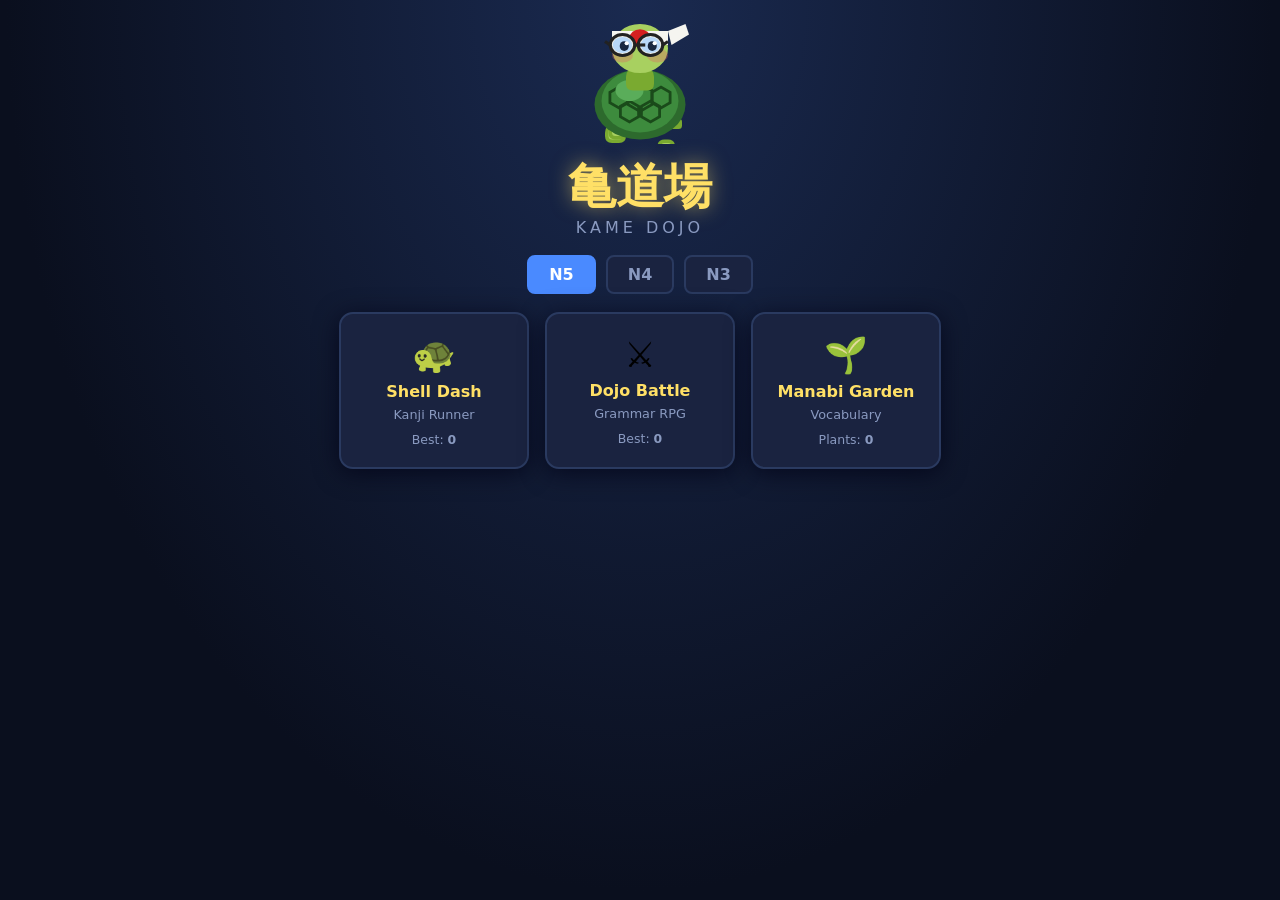
==== index.html @ 6a512dd0 "Add initial files" ====
<!DOCTYPE html>
<html lang="en">
<head>
<meta charset="UTF-8">
<meta name="viewport" content="width=device-width, initial-scale=1.0">
<title>亀道場 — Kame Dojo</title>
<style>
*,*::before,*::after{box-sizing:border-box;margin:0;padding:0}
:root{
  --bg:#0a0f1e;--bg2:#111827;--panel:#1a2340;--border:#2a3a60;
  --accent:#4a8aff;--accent2:#ff6a2a;--gold:#ffe066;--green:#2aaa5a;
  --red:#dd3333;--text:#e8eaf6;--text-dim:#8a9ac0;--radius:10px;
  --shadow:0 4px 24px rgba(0,0,20,0.7);
}
html,body{height:100%}
body{font-family:'Segoe UI',system-ui,sans-serif;background:var(--bg);color:var(--text);min-height:100vh;overflow-x:hidden}
#app{min-height:100vh;display:flex;flex-direction:column}
button{cursor:pointer;border:none;font-family:inherit}
.btn-primary{background:var(--accent);color:#fff;padding:10px 22px;border-radius:var(--radius);font-size:1rem;font-weight:700;transition:background .15s,transform .1s}
.btn-primary:hover{background:#6aaaff}
.btn-primary:active{transform:scale(.97)}
.btn-secondary{background:var(--panel);color:var(--text);padding:10px 22px;border-radius:var(--radius);font-size:1rem;border:1px solid var(--border);transition:background .15s}
.btn-secondary:hover{background:#253060}
.btn-back{background:transparent;color:var(--text-dim);font-size:.85rem;padding:6px 12px;border-radius:6px;border:1px solid var(--border);transition:color .15s,background .15s}
.btn-back:hover{color:var(--text);background:var(--panel)}
.choice-btn{background:var(--panel);color:var(--text);border:2px solid var(--border);border-radius:var(--radius);padding:10px 14px;font-size:.95rem;font-weight:600;transition:background .12s,border-color .12s,transform .1s;text-align:left;width:100%}
.choice-btn:not(:disabled):hover{background:#253060;border-color:var(--accent);transform:translateX(3px)}
.choice-btn.correct{background:#1a4a2a;border-color:var(--green);color:#6affaa}
.choice-btn.wrong{background:#4a1a1a;border-color:var(--red);color:#ff8a8a}
.choice-btn:disabled{opacity:.8;cursor:default}
.hud{display:flex;align-items:center;gap:10px;padding:10px 16px;background:var(--bg2);border-bottom:1px solid var(--border);flex-wrap:wrap}
.hud-label{font-size:.7rem;color:var(--text-dim);text-transform:uppercase;letter-spacing:1px}
.hud-value{font-size:1rem;font-weight:700;color:var(--gold)}
.lives{font-size:1.1rem;margin-left:auto}
/* MENU */
.menu-wrap{display:flex;flex-direction:column;align-items:center;padding:24px 16px 40px;gap:18px;min-height:100vh;background:radial-gradient(ellipse at top,#1a2a50 0%,var(--bg) 70%)}
.logo{font-size:3rem;font-weight:900;color:var(--gold);text-shadow:0 0 20px rgba(255,224,102,.5);line-height:1}
.logo-sub{font-size:1rem;color:var(--text-dim);letter-spacing:4px;text-transform:uppercase;margin-top:-10px}
.level-picker{display:flex;gap:10px}
.lvl-btn{background:var(--panel);color:var(--text-dim);border:2px solid var(--border);border-radius:8px;padding:8px 20px;font-size:1rem;font-weight:700;transition:all .15s}
.lvl-btn.active{background:var(--accent);color:#fff;border-color:var(--accent)}
.lvl-btn:hover:not(.active){border-color:var(--accent);color:var(--text)}
.mode-cards{display:flex;flex-wrap:wrap;gap:16px;justify-content:center;width:100%;max-width:680px}
.mode-card{background:var(--panel);border:2px solid var(--border);border-radius:14px;padding:20px 16px;width:190px;display:flex;flex-direction:column;align-items:center;gap:6px;transition:border-color .15s,transform .15s,box-shadow .15s;box-shadow:var(--shadow)}
.mode-card:hover{border-color:var(--accent);transform:translateY(-4px);box-shadow:0 8px 32px rgba(74,138,255,.25)}
.mode-icon{font-size:2.2rem}.mode-name{font-size:1rem;font-weight:700;color:var(--gold)}
.mode-desc{font-size:.8rem;color:var(--text-dim)}.mode-score{font-size:.78rem;color:var(--text-dim);margin-top:4px}
/* DASH */
.dash-wrap{display:flex;flex-direction:column;min-height:100vh}
#dash-canvas{width:100%;display:block;background:#0a1a30;image-rendering:pixelated}
.dash-choices{display:grid;grid-template-columns:1fr 1fr;gap:8px;padding:12px;background:var(--bg2)}
.dash-feedback{padding:8px 12px;font-size:.85rem;min-height:36px;background:var(--bg2);border-top:1px solid var(--border);color:var(--text-dim)}
.dash-feedback.fb-ok{color:#6affaa;background:#0a2a1a}
.dash-feedback.fb-bad{color:#ff8a8a;background:#2a0a0a}
.dash-feedback.fb-end{color:var(--text);font-size:1rem;padding:20px;display:flex;flex-direction:column;align-items:center;gap:12px;background:var(--bg2)}
.dash-feedback.fb-end button{margin:0 6px}
/* DOJO */
.dojo-wrap{display:flex;flex-direction:column;min-height:100vh;padding:12px;gap:12px;max-width:640px;margin:0 auto;width:100%}
.battle-scene{display:flex;align-items:center;justify-content:space-between;background:var(--panel);border-radius:var(--radius);border:1px solid var(--border);padding:16px;gap:12px}
.combatant{display:flex;flex-direction:column;align-items:center;gap:6px;flex:1}
.c-name{font-size:.85rem;font-weight:700;color:var(--gold);text-align:center}
.c-sprite{font-size:3rem}
.hp-bar-wrap{width:100%;height:10px;background:#0a1220;border-radius:5px;overflow:hidden;border:1px solid var(--border)}
.hp-bar{height:100%;border-radius:5px;transition:width .4s ease}
.hp-num{font-size:.75rem;color:var(--text-dim)}.vs-label{font-size:1.4rem;font-weight:900;color:var(--text-dim)}
.battle-log{background:var(--panel);border:1px solid var(--border);border-radius:var(--radius);padding:12px 16px;font-size:.9rem;min-height:48px;color:var(--text)}
.question-box{background:var(--panel);border:1px solid var(--border);border-radius:var(--radius);padding:14px 16px;min-height:60px}
.q-text{font-size:1rem;font-weight:600;color:var(--text);line-height:1.5}
.dojo-choices{display:flex;flex-direction:column;gap:8px}
.score-row{font-size:.9rem;color:var(--text-dim);text-align:right}
.score-row b{color:var(--gold)}
.end-btns{display:flex;gap:10px;justify-content:center;margin-top:8px}
.reorder-words,.reorder-answer{display:flex;flex-wrap:wrap;gap:8px;margin-top:10px;min-height:42px;padding:8px;background:#0a1220;border-radius:8px;border:1px dashed var(--border)}
.word-chip{background:var(--accent);color:#fff;padding:6px 12px;border-radius:20px;font-size:.95rem;font-weight:600;cursor:pointer;transition:background .12s,transform .1s;user-select:none}
.word-chip:hover{background:#6aaaff;transform:scale(1.05)}
.word-chip.placed{background:#2a6a3a}
.reorder-answer em{color:var(--text-dim);font-style:italic;font-size:.85rem;align-self:center}
/* GARDEN */
.garden-wrap{display:flex;flex-direction:column;min-height:100vh}
.garden-hud{display:flex;align-items:center;gap:10px;padding:10px 16px;background:var(--bg2);border-bottom:1px solid var(--border)}
.garden-plot{display:flex;flex-wrap:wrap;gap:8px;padding:12px;background:linear-gradient(to bottom,#0a1a10,#0f2a18);min-height:140px;border-bottom:2px solid #1a4a28;justify-content:center}
.plant-cell{display:flex;flex-direction:column;align-items:center;gap:2px;padding:6px;border-radius:8px;background:rgba(255,255,255,.04);border:1px solid transparent;transition:border-color .2s,background .2s;cursor:default}
.plant-cell.stage-3{border-color:#3aaa5a;background:rgba(58,170,90,.1)}
.plant-label{font-size:.6rem;color:var(--text-dim);text-transform:uppercase;letter-spacing:.5px}
.garden-question-area{flex:1;padding:16px;display:flex;flex-direction:column;gap:12px;max-width:600px;margin:0 auto;width:100%}
.garden-card{background:var(--panel);border:1px solid var(--border);border-radius:var(--radius);padding:16px;display:flex;flex-direction:column;gap:12px}
.plant-stage-hint{font-size:.8rem;color:var(--text-dim);margin-bottom:4px}
.q-text-main{font-size:1rem;font-weight:600;color:var(--text);line-height:1.5}
.garden-choices{display:flex;flex-direction:column;gap:8px}
.garden-choice{background:var(--bg2)}
.garden-feedback{font-size:.85rem;min-height:24px;color:var(--text-dim)}
.garden-feedback.fb-ok{color:#6affaa}.garden-feedback.fb-bad{color:#ff8a8a}
.garden-progress{text-align:center;padding:8px;font-size:.8rem;color:var(--text-dim);background:var(--bg2);border-top:1px solid var(--border)}
.center-msg{display:flex;flex-direction:column;align-items:center;justify-content:center;gap:16px;height:60vh;font-size:1rem;color:var(--text-dim)}
</style>
</head>
<body>
<div id="app"></div>
<script>
// ═══════════════════════════════════════════════════════
// DATA — embedded so file:// works without a server
// ═══════════════════════════════════════════════════════
const KAME_DATA = {
  n5: {
    kanji:[
      {id:"n5-k-001",question:"日",options:["にち / ひ","つき / がつ","やま / さん","かわ / かせん"],answer:0,explanation:"日 means 'day' or 'sun'. Read as にち (nichi) or ひ (hi)."},
      {id:"n5-k-002",question:"月",options:["にち / ひ","つき / がつ","やま / さん","かわ / かせん"],answer:1,explanation:"月 means 'moon' or 'month'. Read as つき (tsuki) or がつ (gatsu)."},
      {id:"n5-k-003",question:"山",options:["にち / ひ","つき / がつ","やま / さん","かわ / かせん"],answer:2,explanation:"山 means 'mountain'. Read as やま (yama) or さん (san)."},
      {id:"n5-k-004",question:"川",options:["にち / ひ","やま / さん","かわ / かせん","き / もく"],answer:2,explanation:"川 means 'river'. Read as かわ (kawa) or かせん (kasen)."},
      {id:"n5-k-005",question:"木",options:["み / じつ","き / もく","はな / か","さかな / ぎょ"],answer:1,explanation:"木 means 'tree' or 'wood'. Read as き (ki) or もく (moku)."},
      {id:"n5-k-006",question:"火",options:["き / もく","ひ / か","みず / すい","つち / ど"],answer:1,explanation:"火 means 'fire'. Read as ひ (hi) or か (ka)."},
      {id:"n5-k-007",question:"水",options:["ひ / か","みず / すい","つち / ど","かね / きん"],answer:1,explanation:"水 means 'water'. Read as みず (mizu) or すい (sui)."},
      {id:"n5-k-008",question:"土",options:["みず / すい","かね / きん","つち / ど","ひ / か"],answer:2,explanation:"土 means 'earth' or 'soil'. Read as つち (tsuchi) or ど (do)."},
      {id:"n5-k-009",question:"金",options:["つち / ど","かね / きん","はな / か","め / もく"],answer:1,explanation:"金 means 'gold' or 'money'. Read as かね (kane) or きん (kin)."},
      {id:"n5-k-010",question:"人",options:["ひと / じん","め / もく","みち / どう","て / しゅ"],answer:0,explanation:"人 means 'person'. Read as ひと (hito) or じん (jin)."},
      {id:"n5-k-011",question:"口",options:["て / しゅ","め / もく","くち / こう","みみ / じ"],answer:2,explanation:"口 means 'mouth'. Read as くち (kuchi) or こう (kou)."},
      {id:"n5-k-012",question:"目",options:["くち / こう","め / もく","みみ / じ","て / しゅ"],answer:1,explanation:"目 means 'eye'. Read as め (me) or もく (moku)."},
      {id:"n5-k-013",question:"耳",options:["め / もく","て / しゅ","みみ / じ","くち / こう"],answer:2,explanation:"耳 means 'ear'. Read as みみ (mimi) or じ (ji)."},
      {id:"n5-k-014",question:"手",options:["みみ / じ","て / しゅ","あし / そく","き / もく"],answer:1,explanation:"手 means 'hand'. Read as て (te) or しゅ (shu)."},
      {id:"n5-k-015",question:"足",options:["て / しゅ","あし / そく","くち / こう","め / もく"],answer:1,explanation:"足 means 'foot' or 'leg'. Read as あし (ashi) or そく (soku)."},
      {id:"n5-k-016",question:"大",options:["ちいさい / しょう","おおきい / だい","たかい / こう","ながい / ちょう"],answer:1,explanation:"大 means 'big'. Read as おおきい (ookii) or だい (dai)."},
      {id:"n5-k-017",question:"小",options:["ちいさい / しょう","おおきい / だい","たかい / こう","ながい / ちょう"],answer:0,explanation:"小 means 'small'. Read as ちいさい (chiisai) or しょう (shou)."},
      {id:"n5-k-018",question:"上",options:["した / か","うえ / じょう","なか / ちゅう","そと / がい"],answer:1,explanation:"上 means 'above' or 'up'. Read as うえ (ue) or じょう (jou)."},
      {id:"n5-k-019",question:"下",options:["うえ / じょう","した / か","なか / ちゅう","みぎ / う"],answer:1,explanation:"下 means 'below' or 'down'. Read as した (shita) or か (ka)."},
      {id:"n5-k-020",question:"中",options:["した / か","なか / ちゅう","うえ / じょう","そと / がい"],answer:1,explanation:"中 means 'middle' or 'inside'. Read as なか (naka) or ちゅう (chuu)."},
      {id:"n5-k-021",question:"一",options:["に / じ","いち / いつ","さん / みつ","よん / し"],answer:1,explanation:"一 means 'one'. Read as いち (ichi) or いつ (itsu)."},
      {id:"n5-k-022",question:"二",options:["いち / いつ","に / じ","さん / みつ","よん / し"],answer:1,explanation:"二 means 'two'. Read as に (ni) or じ (ji)."},
      {id:"n5-k-023",question:"三",options:["に / じ","さん / みつ","よん / し","ご / いつ"],answer:1,explanation:"三 means 'three'. Read as さん (san) or みつ (mitsu)."},
      {id:"n5-k-024",question:"四",options:["さん / みつ","よん / し","ご / いつ","ろく / りく"],answer:1,explanation:"四 means 'four'. Read as よん (yon) or し (shi)."},
      {id:"n5-k-025",question:"五",options:["よん / し","ご / いつ","ろく / りく","なな / しち"],answer:1,explanation:"五 means 'five'. Read as ご (go) or いつ (itsu)."}
    ],
    grammar:[
      {id:"n5-g-001",question:"私___学生です。(I am a student.)",options:["が","は","を","に"],answer:1,explanation:"は (wa) is the topic marker particle."},
      {id:"n5-g-002",question:"本___読みます。(I read a book.)",options:["は","が","を","で"],answer:2,explanation:"を (wo) marks the direct object."},
      {id:"n5-g-003",question:"学校___行きます。(I go to school.)",options:["を","は","に","が"],answer:2,explanation:"に (ni) marks direction/destination."},
      {id:"n5-g-004",question:"図書館___勉強します。(I study at the library.)",options:["に","で","を","が"],answer:1,explanation:"で (de) marks location of action."},
      {id:"n5-g-005",question:"これ___私のかばんです。(This is my bag.)",options:["は","が","を","で"],answer:0,explanation:"は (wa) is the topic marker."},
      {id:"n5-g-006",question:"毎日、朝ごはん___食べます。(I eat breakfast every day.)",options:["に","で","を","は"],answer:2,explanation:"を marks the direct object."},
      {id:"n5-g-007",question:"友達___手紙を書きます。(I write a letter to a friend.)",options:["で","に","を","が"],answer:1,explanation:"に marks indirect object/recipient."},
      {id:"n5-g-008",question:"電車___来ます。(I come by train.)",options:["に","で","を","は"],answer:1,explanation:"で marks means of transport."},
      {id:"n5-g-009",question:"猫___います。(There is a cat.)",options:["は","を","が","に"],answer:2,explanation:"が marks the subject with います/あります."},
      {id:"n5-g-010",question:"Arrange: (I will not go to school tomorrow.)",type:"reorder",words:["学校に","明日は","行きません"],answer:1,explanation:"Correct: 明日は学校に行きません。Time expressions come first."}
    ],
    vocabulary:[
      {id:"n5-v-001",question:"What does 'ありがとう' mean?",options:["Goodbye","Thank you","Good morning","Sorry"],answer:1,explanation:"ありがとう (arigatou) means 'Thank you'."},
      {id:"n5-v-002",question:"What does 'おはようございます' mean?",options:["Good evening","Good night","Good morning","Goodbye"],answer:2,explanation:"おはようございます means 'Good morning'."},
      {id:"n5-v-003",question:"What does 'すみません' mean?",options:["Thank you","Excuse me / Sorry","You're welcome","Please"],answer:1,explanation:"すみません means 'Excuse me' or 'I'm sorry'."},
      {id:"n5-v-004",question:"What does '食べる' mean?",options:["to drink","to sleep","to eat","to walk"],answer:2,explanation:"食べる (taberu) means 'to eat'."},
      {id:"n5-v-005",question:"What does '飲む' mean?",options:["to eat","to drink","to read","to write"],answer:1,explanation:"飲む (nomu) means 'to drink'."},
      {id:"n5-v-006",question:"What does '見る' mean?",options:["to hear","to speak","to see / watch","to think"],answer:2,explanation:"見る (miru) means 'to see' or 'to watch'."},
      {id:"n5-v-007",question:"What does '聞く' mean?",options:["to see","to listen / ask","to speak","to read"],answer:1,explanation:"聞く (kiku) means 'to listen' or 'to ask'."},
      {id:"n5-v-008",question:"What does '話す' mean?",options:["to write","to read","to speak","to walk"],answer:2,explanation:"話す (hanasu) means 'to speak'."},
      {id:"n5-v-009",question:"What does '読む' mean?",options:["to write","to read","to speak","to think"],answer:1,explanation:"読む (yomu) means 'to read'."},
      {id:"n5-v-010",question:"What does '書く' mean?",options:["to read","to speak","to write","to draw"],answer:2,explanation:"書く (kaku) means 'to write'."},
      {id:"n5-v-011",question:"What does 'かわいい' mean?",options:["scary","cute","beautiful","interesting"],answer:1,explanation:"かわいい (kawaii) means 'cute'."},
      {id:"n5-v-012",question:"What does 'おいしい' mean?",options:["delicious","hot (temperature)","cold","sweet"],answer:0,explanation:"おいしい (oishii) means 'delicious'."},
      {id:"n5-v-013",question:"What does '学校' mean?",options:["hospital","station","school","library"],answer:2,explanation:"学校 (gakkou) means 'school'."},
      {id:"n5-v-014",question:"What does '先生' mean?",options:["student","teacher","friend","family"],answer:1,explanation:"先生 (sensei) means 'teacher'."},
      {id:"n5-v-015",question:"What does '家族' mean?",options:["friend","teacher","family","colleague"],answer:2,explanation:"家族 (kazoku) means 'family'."}
    ]
  },
  n4:{kanji:[],grammar:[],vocabulary:[]},
  n3:{kanji:[],grammar:[],vocabulary:[]}
};

// ═══════════════════════════════════════════════════════
// KAME-KUN SPRITE
// ═══════════════════════════════════════════════════════
const KC={
  SD:'#2d6a2d',SM:'#3d8b3d',SL:'#5aad5a',SS:'#1a4a1a',
  SK:'#a8d060',SKD:'#7aaa30',EW:'#f0f0e8',EL:'#b8d8f8',EP:'#1a2840',
  FR:'#222222',BW:'#f5f5f0',BR:'#d42020'
};
function drawKame(ctx,cx,cy,scale=2,frame=0){
  ctx.save();ctx.translate(cx,cy);ctx.scale(scale,scale);
  const lo=(frame===1)?-2:(frame===2)?2:0;
  const bo=(frame===1||frame===2)?-1:0;
  const ti=(frame===3)?0.15:(frame===4)?-0.1:0;
  ctx.rotate(ti);ctx.translate(0,bo);
  _kLegs(ctx,lo);_kShell(ctx);_kHead(ctx);_kBand(ctx);_kGlasses(ctx);
  ctx.restore();
}
function _kLegs(ctx,off){
  const legs=[{x:-10,y:8+off,w:6,h:5},{x:5,y:8-off,w:6,h:5},{x:-9,y:12-off,w:5,h:4},{x:5,y:12+off,w:5,h:4}];
  for(const l of legs){
    ctx.fillStyle=KC.SKD;_rr(ctx,l.x,l.y,l.w,l.h,2);ctx.fill();
    ctx.fillStyle=KC.SK;_rr(ctx,l.x+1,l.y+1,l.w-2,l.h-2,1);ctx.fill();
  }
  ctx.fillStyle=KC.SKD;_rr(ctx,8,8,4,3,1);ctx.fill();
}
function _kShell(ctx){
  ctx.fillStyle=KC.SD;_ell(ctx,0,4,13,10);ctx.fill();
  ctx.fillStyle=KC.SM;_ell(ctx,0,3,11,9);ctx.fill();
  ctx.strokeStyle=KC.SS;ctx.lineWidth=0.8;
  for(const [x,y,r] of [[0,2,4],[-6,2,3],[6,2,3],[-3,6,3],[3,6,3]]){
    ctx.beginPath();
    for(let i=0;i<6;i++){const a=Math.PI/3*i-Math.PI/6;i===0?ctx.moveTo(x+r*Math.cos(a),y+r*Math.sin(a)):ctx.lineTo(x+r*Math.cos(a),y+r*Math.sin(a));}
    ctx.closePath();ctx.stroke();
  }
  ctx.fillStyle=KC.SL;_ell(ctx,-3,0,4,3);ctx.fill();
}
function _kHead(ctx){
  ctx.fillStyle=KC.SKD;_rr(ctx,-4,-6,8,6,2);ctx.fill();
  ctx.fillStyle=KC.SK;_ell(ctx,0,-12,8,7);ctx.fill();
  ctx.fillStyle='rgba(220,100,100,0.35)';_ell(ctx,-5,-10,3,2);ctx.fill();_ell(ctx,5,-10,3,2);ctx.fill();
}
function _kBand(ctx){
  ctx.fillStyle=KC.BW;ctx.fillRect(-8,-17,16,4);
  ctx.fillStyle=KC.BR;_ell(ctx,0,-15,3,2.5);ctx.fill();
  ctx.fillStyle=KC.BW;ctx.beginPath();ctx.moveTo(8,-17);ctx.lineTo(13,-19);ctx.lineTo(14,-16);ctx.lineTo(9,-13);ctx.closePath();ctx.fill();
}
function _kGlasses(ctx){
  for(const [lx,ly] of [[-5,-13],[3,-13]]){
    ctx.fillStyle=KC.EW;_ell(ctx,lx,ly,3.5,3);ctx.fill();
    ctx.fillStyle=KC.EL;_ell(ctx,lx,ly,2.8,2.3);ctx.fill();
    ctx.fillStyle=KC.EP;_ell(ctx,lx+.5,ly+.3,1.3,1.4);ctx.fill();
    ctx.fillStyle='#fff';_ell(ctx,lx+1.2,ly-.5,.6,.6);ctx.fill();
  }
  ctx.strokeStyle=KC.FR;ctx.lineWidth=0.9;
  for(const [lx,ly] of [[-5,-13],[3,-13]]){ctx.beginPath();ctx.ellipse(lx,ly,3.5,3,0,0,Math.PI*2);ctx.stroke();}
  ctx.beginPath();ctx.moveTo(-1.5,-13);ctx.lineTo(1.5,-13);ctx.stroke();
  ctx.beginPath();ctx.moveTo(-8.5,-13);ctx.lineTo(-10,-14);ctx.stroke();
  ctx.beginPath();ctx.moveTo(6.5,-13);ctx.lineTo(8,-14);ctx.stroke();
}
function _ell(ctx,x,y,rx,ry){ctx.beginPath();ctx.ellipse(x,y,rx,ry,0,0,Math.PI*2);ctx.closePath();}
function _rr(ctx,x,y,w,h,r){
  ctx.beginPath();ctx.moveTo(x+r,y);ctx.lineTo(x+w-r,y);ctx.quadraticCurveTo(x+w,y,x+w,y+r);
  ctx.lineTo(x+w,y+h-r);ctx.quadraticCurveTo(x+w,y+h,x+w-r,y+h);
  ctx.lineTo(x+r,y+h);ctx.quadraticCurveTo(x,y+h,x,y+h-r);
  ctx.lineTo(x,y+r);ctx.quadraticCurveTo(x,y,x+r,y);ctx.closePath();
}
class KameSprite{
  constructor(){this.frame=0;this.tick=0;this.frameRate=8;this.state='idle';this.stateTimer=0;}
  update(){
    this.tick++;
    if(this.tick>=this.frameRate){
      this.tick=0;
      if(this.state==='run')this.frame=this.frame===1?2:1;
      else if(this.state==='celebrate')this.frame=this.frame===4?0:4;
    }
    if(this.stateTimer>0){this.stateTimer--;if(this.stateTimer===0)this.setState('run');}
  }
  setState(s,d=0){this.state=s;this.stateTimer=d;
    if(s==='hurt')this.frame=3;else if(s==='celebrate')this.frame=4;
    else if(s==='idle')this.frame=0;else if(s==='run')this.frame=1;
  }
  draw(ctx,cx,cy,scale=2){drawKame(ctx,cx,cy,scale,this.frame);}
}

// ═══════════════════════════════════════════════════════
// GAME ENGINE
// ═══════════════════════════════════════════════════════
const Game=(()=>{
  const state={level:'n5',questions:null,scores:{},currentScreen:null};
  function loadLevel(level){
    if(state.questions&&state.level===level)return Promise.resolve(state.questions);
    const data=KAME_DATA[level]||{kanji:[],grammar:[],vocabulary:[]};
    state.level=level;state.questions=data;
    return Promise.resolve(data);
  }
  function getScore(mode){const k=`${mode}-${state.level}`;return state.scores[k]||(parseInt(localStorage.getItem('kame-score-'+k))||0);}
  function setScore(mode,score){const k=`${mode}-${state.level}`;const b=getScore(mode);if(score>b){state.scores[k]=score;localStorage.setItem('kame-score-'+k,score);}}
  const screens={};
  function registerScreen(name,{mount,unmount}){screens[name]={mount,unmount:unmount||(()=>{})};}
  function showScreen(name,opts={}){
    const el=document.getElementById('app');
    if(state.currentScreen&&screens[state.currentScreen])screens[state.currentScreen].unmount(el);
    el.innerHTML='';state.currentScreen=name;
    if(screens[name])screens[name].mount(el,opts);else el.textContent=`Screen "${name}" not found.`;
  }
  function shuffle(arr){const a=[...arr];for(let i=a.length-1;i>0;i--){const j=Math.floor(Math.random()*(i+1));[a[i],a[j]]=[a[j],a[i]];}return a;}
  function sampleN(arr,n){return shuffle(arr).slice(0,n);}
  async function init(){await loadLevel('n5');showScreen('menu');}
  return{state,loadLevel,getScore,setScore,showScreen,registerScreen,shuffle,sampleN,init};
})();

// ═══════════════════════════════════════════════════════
// MENU
// ═══════════════════════════════════════════════════════
Game.registerScreen('menu',{
  mount(el){
    el.innerHTML=`<div class="menu-wrap">
      <canvas id="menu-kame" width="160" height="120"></canvas>
      <h1 class="logo">亀道場</h1>
      <p class="logo-sub">Kame Dojo</p>
      <div class="level-picker">
        <button class="lvl-btn ${Game.state.level==='n5'?'active':''}" data-lvl="n5">N5</button>
        <button class="lvl-btn ${Game.state.level==='n4'?'active':''}" data-lvl="n4">N4</button>
        <button class="lvl-btn ${Game.state.level==='n3'?'active':''}" data-lvl="n3">N3</button>
      </div>
      <div class="mode-cards">
        <button class="mode-card" data-mode="dash"><span class="mode-icon">🐢</span><span class="mode-name">Shell Dash</span><span class="mode-desc">Kanji Runner</span><span class="mode-score">Best: <b id="score-dash">${Game.getScore('dash')}</b></span></button>
        <button class="mode-card" data-mode="dojo"><span class="mode-icon">⚔️</span><span class="mode-name">Dojo Battle</span><span class="mode-desc">Grammar RPG</span><span class="mode-score">Best: <b id="score-dojo">${Game.getScore('dojo')}</b></span></button>
        <button class="mode-card" data-mode="garden"><span class="mode-icon">🌱</span><span class="mode-name">Manabi Garden</span><span class="mode-desc">Vocabulary</span><span class="mode-score">Plants: <b id="score-garden">${_gardenCount()}</b></span></button>
      </div>
    </div>`;
    const canvas=document.getElementById('menu-kame'),ctx=canvas.getContext('2d');
    const sprite=new KameSprite();sprite.setState('run');
    let raf;
    (function loop(){ctx.clearRect(0,0,canvas.width,canvas.height);sprite.update();sprite.draw(ctx,80,70,3.5);raf=requestAnimationFrame(loop);})();
    el._stopKame=()=>cancelAnimationFrame(raf);
    el.querySelectorAll('.lvl-btn').forEach(btn=>btn.addEventListener('click',async()=>{
      await Game.loadLevel(btn.dataset.lvl);
      el.querySelectorAll('.lvl-btn').forEach(b=>b.classList.remove('active'));btn.classList.add('active');
      document.getElementById('score-dash').textContent=Game.getScore('dash');
      document.getElementById('score-dojo').textContent=Game.getScore('dojo');
      document.getElementById('score-garden').textContent=_gardenCount();
    }));
    el.querySelectorAll('.mode-card').forEach(card=>card.addEventListener('click',()=>Game.showScreen(card.dataset.mode)));
  },
  unmount(el){if(el&&el._stopKame)el._stopKame();}
});
function _gardenCount(){try{return Object.keys(JSON.parse(localStorage.getItem('kame-garden-'+Game.state.level)||'{}')).length;}catch{return 0;}}

// ═══════════════════════════════════════════════════════
// SHELL DASH
// ═══════════════════════════════════════════════════════
Game.registerScreen('dash',{
  mount(el){
    const questions=Game.sampleN(Game.state.questions.kanji,Math.min(20,Game.state.questions.kanji.length));
    if(!questions.length){
      el.innerHTML=`<div class="center-msg"><p>No kanji questions for ${Game.state.level.toUpperCase()} yet!</p><button class="btn-primary" onclick="Game.showScreen('menu')">Back</button></div>`;return;
    }
    el.innerHTML=`<div class="dash-wrap">
      <div class="hud">
        <button class="btn-back" id="dash-back">← Menu</button>
        <span class="hud-label">SCORE</span><span class="hud-value" id="dash-score">0</span>
        <span class="hud-label">Q</span><span class="hud-value" id="dash-q">1/${questions.length}</span>
        <div class="lives" id="dash-lives">♥♥♥</div>
      </div>
      <canvas id="dash-canvas"></canvas>
      <div class="dash-choices" id="dash-choices"></div>
      <div class="dash-feedback" id="dash-feedback"></div>
    </div>`;
    document.getElementById('dash-back').addEventListener('click',()=>Game.showScreen('menu'));
    const canvas=document.getElementById('dash-canvas'),ctx=canvas.getContext('2d');
    function resize(){const wrap=el.querySelector('.dash-wrap');canvas.width=wrap.clientWidth;canvas.height=220;}
    resize();
    const _ro=()=>resize();window.addEventListener('resize',_ro);el._resizeOff=()=>window.removeEventListener('resize',_ro);
    let score=0,lives=3,qIndex=0,gameActive=true,answered=false,feedbackTimer=0;
    const KAME_X=80,GROUND_Y=170;
    const sprite=new KameSprite();sprite.setState('run');
    const stars=Array.from({length:40},()=>({x:Math.random()*800,y:Math.random()*80,r:Math.random()*1.5+.3}));
    const mtns=Array.from({length:8},(_,i)=>({x:i*140,h:50+Math.random()*60}));
    let mtnOff=0,groundOff=0,obstacle=null,obstSpeed=3.5;
    function spawnObs(){
      if(!gameActive)return;
      obstacle={x:canvas.width+20,kanji:questions[qIndex].question};
      renderChoices(questions[qIndex]);answered=false;
      document.getElementById('dash-q').textContent=`${qIndex+1}/${questions.length}`;
    }
    function renderChoices(q){
      const div=document.getElementById('dash-choices');div.innerHTML='';
      q.options.forEach((opt,i)=>{
        const btn=document.createElement('button');btn.className='choice-btn';btn.textContent=opt;
        btn.addEventListener('click',()=>onChoice(i));div.appendChild(btn);
      });
    }
    function onChoice(idx){
      if(!gameActive||answered||!obstacle)return;answered=true;
      const q=questions[qIndex],ok=idx===q.answer;
      document.querySelectorAll('.choice-btn').forEach((b,i)=>{b.disabled=true;if(i===q.answer)b.classList.add('correct');else if(i===idx&&!ok)b.classList.add('wrong');});
      showFB(ok,q.explanation);
      if(ok){score+=100;document.getElementById('dash-score').textContent=score;sprite.setState('celebrate',30);obstacle=null;feedbackTimer=60;}
      else{lives=Math.max(0,lives-1);updateLives();sprite.setState('hurt',40);if(lives<=0){feedbackTimer=90;setTimeout(()=>endGame(),1500);gameActive=false;}else{if(obstacle)obstacle.x=canvas.width*.7;feedbackTimer=50;}}
    }
    function showFB(ok,text){const fb=document.getElementById('dash-feedback');fb.textContent=(ok?'✓ ':'✗ ')+text;fb.className='dash-feedback '+(ok?'fb-ok':'fb-bad');}
    function updateLives(){document.getElementById('dash-lives').textContent='♥'.repeat(lives)+'♡'.repeat(3-lives);}
    function nextQ(){qIndex++;if(qIndex>=questions.length){endGame(true);return;}obstSpeed=Math.min(3.5+qIndex*.15,7);spawnObs();}
    function endGame(win=false){
      gameActive=false;obstacle=null;Game.setScore('dash',score);
      document.getElementById('dash-choices').innerHTML='';
      const fb=document.getElementById('dash-feedback');fb.className='dash-feedback fb-end';
      fb.innerHTML=(win?`<b>完璧！ Perfect!</b>`:`<b>ドンマイ！ Don't give up!</b>`)+`<br>Score: ${score}<br><button id="d-again" class="btn-primary">Play Again</button><button id="d-menu" class="btn-secondary">Menu</button>`;
      document.getElementById('d-again').addEventListener('click',()=>Game.showScreen('dash'));
      document.getElementById('d-menu').addEventListener('click',()=>Game.showScreen('menu'));
    }
    function drawBG(){
      const w=canvas.width,h=canvas.height;
      const sky=ctx.createLinearGradient(0,0,0,h);sky.addColorStop(0,'#0a1a30');sky.addColorStop(1,'#1a3a5c');
      ctx.fillStyle=sky;ctx.fillRect(0,0,w,h);
      ctx.fillStyle='#fff';for(const s of stars){ctx.beginPath();ctx.arc(((s.x-mtnOff*.1)%w+w)%w,s.y,s.r,0,Math.PI*2);ctx.fill();}
      ctx.fillStyle='#fffde7';ctx.beginPath();ctx.arc(w-60,35,18,0,Math.PI*2);ctx.fill();
      ctx.fillStyle='#1a3a5c';ctx.beginPath();ctx.arc(w-53,30,15,0,Math.PI*2);ctx.fill();
      ctx.fillStyle='#0d2240';
      const mo=(mtnOff%(8*140)+8*140)%(8*140);
      for(const m of mtns){const mx=((m.x-mo)%(8*140)+8*140)%(8*140)-70;ctx.beginPath();ctx.moveTo(mx,GROUND_Y-10);ctx.lineTo(mx+70,GROUND_Y-10-m.h);ctx.lineTo(mx+140,GROUND_Y-10);ctx.fill();}
      ctx.fillStyle='#1a4a2a';ctx.fillRect(0,GROUND_Y,w,h-GROUND_Y);
      ctx.fillStyle='#2a6a3a';ctx.fillRect(0,GROUND_Y,w,6);
      ctx.fillStyle='#3a8a4a';
      for(let tx=((groundOff*-1)%40+40)%40;tx<w;tx+=40)ctx.fillRect(tx,GROUND_Y+1,20,4);
    }
    function drawObs(){
      if(!obstacle)return;
      const x=obstacle.x,y=GROUND_Y-50,close=x<canvas.width*.35;
      if(close&&Math.floor(Date.now()/150)%2===0)return;
      ctx.fillStyle='rgba(0,0,0,0.3)';ctx.beginPath();ctx.ellipse(x,GROUND_Y+2,22,6,0,0,Math.PI*2);ctx.fill();
      ctx.fillStyle=close?'#8b2020':'#4a3a8a';_rrb(ctx,x-22,y-10,44,52,6);
      ctx.fillStyle=close?'#c03030':'#6a5aaa';_rrb(ctx,x-20,y-8,40,48,5);
      ctx.fillStyle='#ffe066';ctx.font='bold 28px serif';ctx.textAlign='center';ctx.textBaseline='middle';
      ctx.fillText(obstacle.kanji,x,y+14);
      if(close){ctx.fillStyle='#ff4444';ctx.font='bold 10px monospace';ctx.fillText('！！',x,y-16);}
    }
    function _rrb(ctx,x,y,w,h,r){
      ctx.beginPath();ctx.moveTo(x+r,y);ctx.lineTo(x+w-r,y);ctx.quadraticCurveTo(x+w,y,x+w,y+r);
      ctx.lineTo(x+w,y+h-r);ctx.quadraticCurveTo(x+w,y+h,x+w-r,y+h);ctx.lineTo(x+r,y+h);
      ctx.quadraticCurveTo(x,y+h,x,y+h-r);ctx.lineTo(x,y+r);ctx.quadraticCurveTo(x,y,x+r,y);ctx.closePath();ctx.fill();
    }
    let raf;spawnObs();
    (function loop(){
      raf=requestAnimationFrame(loop);
      mtnOff+=1.2;groundOff+=2.5;
      if(obstacle&&gameActive&&!answered){
        obstacle.x-=obstSpeed;
        if(obstacle.x<KAME_X-30){
          obstacle=null;answered=true;lives=Math.max(0,lives-1);updateLives();
          sprite.setState('hurt',40);showFB(false,'Too slow! '+questions[qIndex].explanation);feedbackTimer=60;
          if(lives<=0){setTimeout(()=>endGame(),1200);gameActive=false;}
        }
      }
      if(feedbackTimer>0){feedbackTimer--;if(feedbackTimer===0&&gameActive){document.getElementById('dash-feedback').textContent='';document.getElementById('dash-feedback').className='dash-feedback';nextQ();}}
      sprite.update();
      ctx.clearRect(0,0,canvas.width,canvas.height);drawBG();sprite.draw(ctx,KAME_X,GROUND_Y,2.5);drawObs();
    })();
    el._raf=raf;el._loopRef=()=>cancelAnimationFrame(raf);
  },
  unmount(el){if(el&&el._loopRef)el._loopRef();if(el&&el._resizeOff)el._resizeOff();}
});

// ═══════════════════════════════════════════════════════
// DOJO BATTLE
// ═══════════════════════════════════════════════════════
const SENSEI_LIST=[
  {name:'Tanaka-sensei',color:'#3a6ea5',hp:5,sprite:'🧑‍🏫'},
  {name:'Yamamoto-san',color:'#a53a6e',hp:7,sprite:'🧙'},
  {name:'Master Oni',color:'#6e3aa5',hp:10,sprite:'👹'}
];
Game.registerScreen('dojo',{
  mount(el){
    const questions=Game.sampleN(Game.state.questions.grammar,Math.min(15,Game.state.questions.grammar.length));
    if(!questions.length){el.innerHTML=`<div class="center-msg"><p>No grammar questions for ${Game.state.level.toUpperCase()} yet!</p><button class="btn-primary" onclick="Game.showScreen('menu')">Back</button></div>`;return;}
    let score=0,qIndex=0,sensei=0,senseiHp=SENSEI_LIST[0].hp,playerHp=5,maxSHp=SENSEI_LIST[0].hp,busy=false;
    el.innerHTML=`<div class="dojo-wrap">
      <button class="btn-back" id="dojo-back">← Menu</button>
      <div class="battle-scene">
        <div class="combatant sensei-side">
          <div class="c-name" id="s-name">${SENSEI_LIST[0].name}</div>
          <div class="c-sprite" id="s-sprite">${SENSEI_LIST[0].sprite}</div>
          <div class="hp-bar-wrap"><div class="hp-bar" id="s-hp-bar" style="width:100%;background:${SENSEI_LIST[0].color}"></div></div>
          <div class="hp-num" id="s-hp-num">HP ${senseiHp}/${maxSHp}</div>
        </div>
        <div class="vs-label">VS</div>
        <div class="combatant kame-side">
          <div class="c-name">Kame-kun</div>
          <canvas id="dojo-kame" width="90" height="90"></canvas>
          <div class="hp-bar-wrap"><div class="hp-bar" id="p-hp-bar" style="width:100%;background:#2a8a5a"></div></div>
          <div class="hp-num" id="p-hp-num">HP 5/5</div>
        </div>
      </div>
      <div class="battle-log" id="battle-log">⚔️ Battle start! Answer to attack!</div>
      <div class="question-box" id="question-box"></div>
      <div class="dojo-choices" id="dojo-choices"></div>
      <div class="score-row">Score: <b id="dojo-score">0</b></div>
    </div>`;
    document.getElementById('dojo-back').addEventListener('click',()=>Game.showScreen('menu'));
    const kc=document.getElementById('dojo-kame'),kctx=kc.getContext('2d');
    const sprite=new KameSprite();sprite.setState('idle');let raf;
    (function kLoop(){kctx.clearRect(0,0,kc.width,kc.height);sprite.update();sprite.draw(kctx,45,60,2.2);raf=requestAnimationFrame(kLoop);})();
    el._stopKame=()=>cancelAnimationFrame(raf);
    function ubars(){
      document.getElementById('s-hp-bar').style.width=Math.max(0,senseiHp/maxSHp*100)+'%';
      document.getElementById('p-hp-bar').style.width=Math.max(0,playerHp/5*100)+'%';
      document.getElementById('s-hp-num').textContent=`HP ${Math.max(0,senseiHp)}/${maxSHp}`;
      document.getElementById('p-hp-num').textContent=`HP ${Math.max(0,playerHp)}/5`;
    }
    function log(msg){document.getElementById('battle-log').innerHTML=msg;}
    function renderQ(){
      if(qIndex>=questions.length){endBattle('win');return;}
      const q=questions[qIndex];
      const qbox=document.getElementById('question-box');qbox.innerHTML='';
      if(q.type==='reorder'){
        const shuffled=Game.shuffle([...q.words]);
        qbox.innerHTML=`<p class="q-text">Arrange in correct order:</p>
          <div class="reorder-words" id="rw">${shuffled.map(w=>`<span class="word-chip" data-word="${w}">${w}</span>`).join('')}</div>
          <div class="reorder-answer" id="ra"><em>Click words to build answer…</em></div>
          <button class="btn-primary" id="rs" style="margin-top:8px">Submit</button>`;
        const rw=document.getElementById('rw'),ra=document.getElementById('ra');let sel=[];
        rw.querySelectorAll('.word-chip').forEach(chip=>{
          chip.addEventListener('click',()=>{
            if(busy)return;chip.style.visibility='hidden';sel.push(chip.dataset.word);
            const p=document.createElement('span');p.className='word-chip placed';p.textContent=chip.dataset.word;
            p.addEventListener('click',()=>{if(busy)return;sel=sel.filter(w=>w!==chip.dataset.word);chip.style.visibility='visible';p.remove();});
            if(ra.querySelector('em'))ra.innerHTML='';ra.appendChild(p);
          });
        });
        document.getElementById('rs').addEventListener('click',()=>{if(busy)return;processAns(sel.join('')===q.words.join(''),q);});
      } else {
        qbox.innerHTML=`<p class="q-text">${q.question}</p>`;
        const cd=document.getElementById('dojo-choices');cd.innerHTML='';
        q.options.forEach((opt,i)=>{
          const btn=document.createElement('button');btn.className='choice-btn';btn.textContent=opt;
          btn.addEventListener('click',()=>{if(busy)return;processAns(i===q.answer,q,i);});cd.appendChild(btn);
        });
      }
    }
    function processAns(correct,q,chosenIdx=-1){
      busy=true;
      document.querySelectorAll('#dojo-choices .choice-btn').forEach((b,i)=>{b.disabled=true;if(i===q.answer)b.classList.add('correct');else if(i===chosenIdx)b.classList.add('wrong');});
      if(correct){
        senseiHp--;score+=150;document.getElementById('dojo-score').textContent=score;
        sprite.setState('celebrate',30);log(`⚔️ Hit! ${SENSEI_LIST[sensei].name} takes damage! HP: ${senseiHp}`);ubars();
        if(senseiHp<=0){
          sensei++;if(sensei>=SENSEI_LIST.length){setTimeout(()=>endBattle('win'),1200);return;}
          setTimeout(()=>{
            maxSHp=SENSEI_LIST[sensei].hp;senseiHp=maxSHp;
            document.getElementById('s-name').textContent=SENSEI_LIST[sensei].name;
            document.getElementById('s-sprite').textContent=SENSEI_LIST[sensei].sprite;
            document.getElementById('s-hp-bar').style.background=SENSEI_LIST[sensei].color;
            ubars();log(`⚡ New challenger: ${SENSEI_LIST[sensei].name}!`);qIndex++;
            document.getElementById('dojo-choices').innerHTML='';renderQ();busy=false;
          },1000);return;
        }
      } else {
        playerHp--;sprite.setState('hurt',40);log(`💥 Wrong! ${SENSEI_LIST[sensei].name} attacks! ${q.explanation}`);ubars();
        if(playerHp<=0){setTimeout(()=>endBattle('lose'),1200);return;}
      }
      setTimeout(()=>{qIndex++;document.getElementById('dojo-choices').innerHTML='';renderQ();busy=false;},1200);
    }
    function endBattle(result){
      cancelAnimationFrame(raf);Game.setScore('dojo',score);
      document.getElementById('question-box').innerHTML='';document.getElementById('dojo-choices').innerHTML='';
      log(result==='win'?`🏆 Victory! Score: ${score}`:`😵 Defeated! Score: ${score}`);
      const btns=document.createElement('div');btns.className='end-btns';
      btns.innerHTML=`<button class="btn-primary" id="d-again">Play Again</button><button class="btn-secondary" id="d-menu">Menu</button>`;
      document.getElementById('battle-log').after(btns);
      document.getElementById('d-again').addEventListener('click',()=>Game.showScreen('dojo'));
      document.getElementById('d-menu').addEventListener('click',()=>Game.showScreen('menu'));
    }
    renderQ();
  },
  unmount(el){if(el&&el._stopKame)el._stopKame();}
});

// ═══════════════════════════════════════════════════════
// MANABI GARDEN
// ═══════════════════════════════════════════════════════
const PLANT_STAGES=['🌱','🌿','🌸','🌳'];
const PLANT_NAMES=['seed','sprout','flower','tree'];
Game.registerScreen('garden',{
  mount(el){
    const questions=[...Game.state.questions.vocabulary];
    if(!questions.length){el.innerHTML=`<div class="center-msg"><p>No vocab questions for ${Game.state.level.toUpperCase()} yet!</p><button class="btn-primary" onclick="Game.showScreen('menu')">Back</button></div>`;return;}
    const sk='kame-garden-'+Game.state.level;
    const loadG=()=>{try{return JSON.parse(localStorage.getItem(sk)||'{}')}catch{return{}}};
    const saveG=(g)=>localStorage.setItem(sk,JSON.stringify(g));
    let garden=loadG(),score=0,answered=false;
    let queue=Game.shuffle([...questions].filter(q=>(garden[q.id]||0)<3)).concat(Game.shuffle([...questions].filter(q=>(garden[q.id]||0)>=3)));
    let qi=0;
    el.innerHTML=`<div class="garden-wrap">
      <div class="garden-hud">
        <button class="btn-back" id="garden-back">← Menu</button>
        <span class="hud-label">🌸 Garden</span>
        <span class="hud-value" id="garden-score">0</span>
        <span class="hud-label">${Game.state.level.toUpperCase()}</span>
      </div>
      <div class="garden-plot" id="garden-plot"></div>
      <div class="garden-question-area">
        <div class="garden-card" id="garden-card">
          <div id="garden-q"></div>
          <div class="garden-choices" id="garden-choices"></div>
          <div class="garden-feedback" id="garden-fb"></div>
        </div>
      </div>
      <div class="garden-progress" id="garden-progress"></div>
    </div>`;
    document.getElementById('garden-back').addEventListener('click',()=>Game.showScreen('menu'));
    function renderGarden(){
      const plot=document.getElementById('garden-plot');plot.innerHTML='';
      const complete=questions.filter(q=>(garden[q.id]||0)>=3).length;
      questions.forEach(q=>{
        const stage=garden[q.id]||0;
        const cell=document.createElement('div');cell.className=`plant-cell stage-${stage}`;cell.title=q.options[q.answer];
        const pc=document.createElement('canvas');pc.width=40;pc.height=48;
        drawPlant(pc.getContext('2d'),stage);cell.appendChild(pc);
        const lbl=document.createElement('div');lbl.className='plant-label';lbl.textContent=PLANT_NAMES[stage];cell.appendChild(lbl);
        plot.appendChild(cell);
      });
      document.getElementById('garden-progress').textContent=`${complete} / ${questions.length} plants fully grown 🌳`;
    }
    function drawPlant(ctx,stage){
      ctx.clearRect(0,0,40,48);
      ctx.fillStyle='#7a4830';ctx.fillRect(10,40,20,8);ctx.fillStyle='#5a3820';ctx.fillRect(8,38,24,4);
      if(stage===0){ctx.fillStyle='#8a6a20';ctx.beginPath();ctx.ellipse(20,38,5,3,0,0,Math.PI*2);ctx.fill();return;}
      if(stage>=1){
        ctx.fillStyle='#3a8a2a';ctx.fillRect(18,20,4,18);
        ctx.fillStyle='#2a7a1a';ctx.beginPath();ctx.ellipse(13,30,6,4,-0.4,0,Math.PI*2);ctx.fill();
        ctx.beginPath();ctx.ellipse(27,27,6,4,0.4,0,Math.PI*2);ctx.fill();
      }
      if(stage>=2){
        for(let i=0;i<6;i++){const a=Math.PI/3*i;ctx.fillStyle=i%2?'#ff8ab8':'#e85a8a';ctx.beginPath();ctx.ellipse(20+Math.cos(a)*6,16+Math.sin(a)*6,4,3,a,0,Math.PI*2);ctx.fill();}
        ctx.fillStyle='#ffe066';ctx.beginPath();ctx.arc(20,16,4,0,Math.PI*2);ctx.fill();
      }
      if(stage>=3){
        ctx.fillStyle='#6a3a10';ctx.fillRect(16,22,8,16);ctx.fillStyle='#8a5a30';ctx.fillRect(17,23,4,14);
        ctx.fillStyle='#1a6a1a';ctx.beginPath();ctx.ellipse(20,18,14,10,0,0,Math.PI*2);ctx.fill();
        ctx.fillStyle='#2a9a2a';ctx.beginPath();ctx.ellipse(20,14,10,8,0,0,Math.PI*2);ctx.fill();
        ctx.fillStyle='#6ada4a';ctx.beginPath();ctx.ellipse(20,10,6,5,0,0,Math.PI*2);ctx.fill();
      }
    }
    function renderQ(){
      if(qi>=queue.length){queue=Game.shuffle([...questions].filter(q=>(garden[q.id]||0)<3)).concat(Game.shuffle([...questions].filter(q=>(garden[q.id]||0)>=3)));qi=0;}
      const q=queue[qi],stage=garden[q.id]||0;
      document.getElementById('garden-q').innerHTML=`<div class="plant-stage-hint">${PLANT_STAGES[Math.min(stage,3)]} Stage ${Math.min(stage,3)}/3 — <em>${PLANT_NAMES[Math.min(stage,3)]}</em></div><div class="q-text-main">${q.question}</div>`;
      document.getElementById('garden-fb').textContent='';document.getElementById('garden-fb').className='garden-feedback';answered=false;
      const cd=document.getElementById('garden-choices');cd.innerHTML='';
      q.options.forEach((opt,i)=>{
        const btn=document.createElement('button');btn.className='choice-btn garden-choice';btn.textContent=opt;
        btn.addEventListener('click',()=>onChoice(i,q));cd.appendChild(btn);
      });
    }
    function onChoice(idx,q){
      if(answered)return;answered=true;
      document.querySelectorAll('.garden-choice').forEach((b,i)=>{b.disabled=true;if(i===q.answer)b.classList.add('correct');else if(i===idx&&idx!==q.answer)b.classList.add('wrong');});
      const ok=idx===q.answer,fb=document.getElementById('garden-fb');
      if(ok){
        score+=50;document.getElementById('garden-score').textContent=score;
        const prev=garden[q.id]||0,next=Math.min(prev+1,3);garden[q.id]=next;saveG(garden);
        fb.textContent=next>prev?`✓ ${q.explanation} — Plant grew to ${PLANT_NAMES[next]}! ${PLANT_STAGES[next]}`:`✓ ${q.explanation} — Already a ${PLANT_STAGES[3]}!`;
        fb.className='garden-feedback fb-ok';renderGarden();
      } else {
        fb.textContent=`✗ ${q.explanation}`;fb.className='garden-feedback fb-bad';
      }
      setTimeout(()=>{qi++;renderQ();},1600);
    }
    renderGarden();renderQ();
  },
  unmount(){}
});

// ═══════════════════════════════════════════════════════
// BOOT
// ═══════════════════════════════════════════════════════
window.addEventListener('DOMContentLoaded',()=>Game.init());
</script>
</body>
</html>
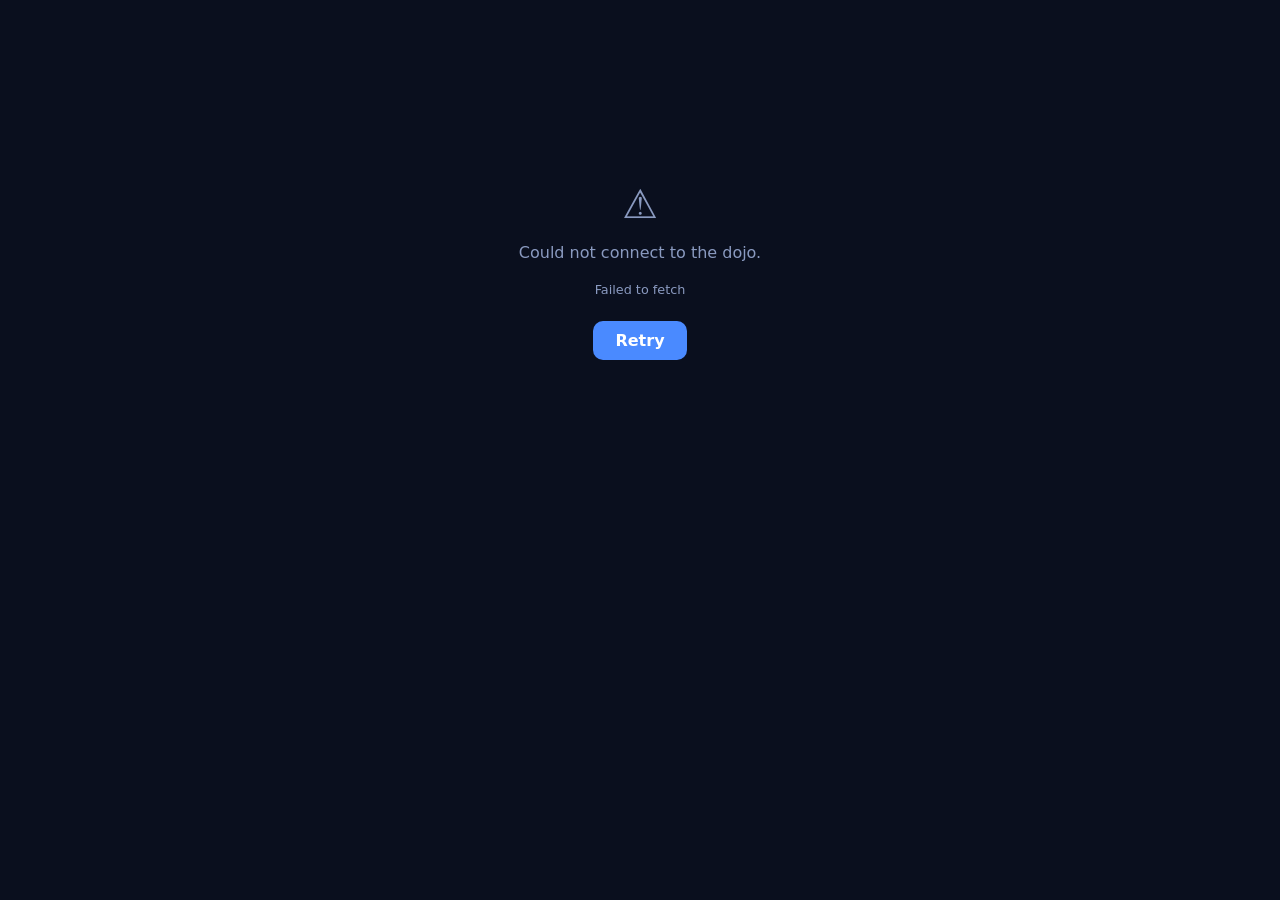
==== commit 4f81ca35: "[MVP_Revamp] - Added rankings - added leaderboards and profile for users - Added N2-N1 and more N5-N" ====
--- a/index.html
+++ b/index.html
@@ -1,646 +1,29 @@
 <!DOCTYPE html>
 <html lang="en">
 <head>
-<meta charset="UTF-8">
-<meta name="viewport" content="width=device-width, initial-scale=1.0">
-<title>亀道場 — Kame Dojo</title>
-<style>
-*,*::before,*::after{box-sizing:border-box;margin:0;padding:0}
-:root{
-  --bg:#0a0f1e;--bg2:#111827;--panel:#1a2340;--border:#2a3a60;
-  --accent:#4a8aff;--accent2:#ff6a2a;--gold:#ffe066;--green:#2aaa5a;
-  --red:#dd3333;--text:#e8eaf6;--text-dim:#8a9ac0;--radius:10px;
-  --shadow:0 4px 24px rgba(0,0,20,0.7);
-}
-html,body{height:100%}
-body{font-family:'Segoe UI',system-ui,sans-serif;background:var(--bg);color:var(--text);min-height:100vh;overflow-x:hidden}
-#app{min-height:100vh;display:flex;flex-direction:column}
-button{cursor:pointer;border:none;font-family:inherit}
-.btn-primary{background:var(--accent);color:#fff;padding:10px 22px;border-radius:var(--radius);font-size:1rem;font-weight:700;transition:background .15s,transform .1s}
-.btn-primary:hover{background:#6aaaff}
-.btn-primary:active{transform:scale(.97)}
-.btn-secondary{background:var(--panel);color:var(--text);padding:10px 22px;border-radius:var(--radius);font-size:1rem;border:1px solid var(--border);transition:background .15s}
-.btn-secondary:hover{background:#253060}
-.btn-back{background:transparent;color:var(--text-dim);font-size:.85rem;padding:6px 12px;border-radius:6px;border:1px solid var(--border);transition:color .15s,background .15s}
-.btn-back:hover{color:var(--text);background:var(--panel)}
-.choice-btn{background:var(--panel);color:var(--text);border:2px solid var(--border);border-radius:var(--radius);padding:10px 14px;font-size:.95rem;font-weight:600;transition:background .12s,border-color .12s,transform .1s;text-align:left;width:100%}
-.choice-btn:not(:disabled):hover{background:#253060;border-color:var(--accent);transform:translateX(3px)}
-.choice-btn.correct{background:#1a4a2a;border-color:var(--green);color:#6affaa}
-.choice-btn.wrong{background:#4a1a1a;border-color:var(--red);color:#ff8a8a}
-.choice-btn:disabled{opacity:.8;cursor:default}
-.hud{display:flex;align-items:center;gap:10px;padding:10px 16px;background:var(--bg2);border-bottom:1px solid var(--border);flex-wrap:wrap}
-.hud-label{font-size:.7rem;color:var(--text-dim);text-transform:uppercase;letter-spacing:1px}
-.hud-value{font-size:1rem;font-weight:700;color:var(--gold)}
-.lives{font-size:1.1rem;margin-left:auto}
-/* MENU */
-.menu-wrap{display:flex;flex-direction:column;align-items:center;padding:24px 16px 40px;gap:18px;min-height:100vh;background:radial-gradient(ellipse at top,#1a2a50 0%,var(--bg) 70%)}
-.logo{font-size:3rem;font-weight:900;color:var(--gold);text-shadow:0 0 20px rgba(255,224,102,.5);line-height:1}
-.logo-sub{font-size:1rem;color:var(--text-dim);letter-spacing:4px;text-transform:uppercase;margin-top:-10px}
-.level-picker{display:flex;gap:10px}
-.lvl-btn{background:var(--panel);color:var(--text-dim);border:2px solid var(--border);border-radius:8px;padding:8px 20px;font-size:1rem;font-weight:700;transition:all .15s}
-.lvl-btn.active{background:var(--accent);color:#fff;border-color:var(--accent)}
-.lvl-btn:hover:not(.active){border-color:var(--accent);color:var(--text)}
-.mode-cards{display:flex;flex-wrap:wrap;gap:16px;justify-content:center;width:100%;max-width:680px}
-.mode-card{background:var(--panel);border:2px solid var(--border);border-radius:14px;padding:20px 16px;width:190px;display:flex;flex-direction:column;align-items:center;gap:6px;transition:border-color .15s,transform .15s,box-shadow .15s;box-shadow:var(--shadow)}
-.mode-card:hover{border-color:var(--accent);transform:translateY(-4px);box-shadow:0 8px 32px rgba(74,138,255,.25)}
-.mode-icon{font-size:2.2rem}.mode-name{font-size:1rem;font-weight:700;color:var(--gold)}
-.mode-desc{font-size:.8rem;color:var(--text-dim)}.mode-score{font-size:.78rem;color:var(--text-dim);margin-top:4px}
-/* DASH */
-.dash-wrap{display:flex;flex-direction:column;min-height:100vh}
-#dash-canvas{width:100%;display:block;background:#0a1a30;image-rendering:pixelated}
-.dash-choices{display:grid;grid-template-columns:1fr 1fr;gap:8px;padding:12px;background:var(--bg2)}
-.dash-feedback{padding:8px 12px;font-size:.85rem;min-height:36px;background:var(--bg2);border-top:1px solid var(--border);color:var(--text-dim)}
-.dash-feedback.fb-ok{color:#6affaa;background:#0a2a1a}
-.dash-feedback.fb-bad{color:#ff8a8a;background:#2a0a0a}
-.dash-feedback.fb-end{color:var(--text);font-size:1rem;padding:20px;display:flex;flex-direction:column;align-items:center;gap:12px;background:var(--bg2)}
-.dash-feedback.fb-end button{margin:0 6px}
-/* DOJO */
-.dojo-wrap{display:flex;flex-direction:column;min-height:100vh;padding:12px;gap:12px;max-width:640px;margin:0 auto;width:100%}
-.battle-scene{display:flex;align-items:center;justify-content:space-between;background:var(--panel);border-radius:var(--radius);border:1px solid var(--border);padding:16px;gap:12px}
-.combatant{display:flex;flex-direction:column;align-items:center;gap:6px;flex:1}
-.c-name{font-size:.85rem;font-weight:700;color:var(--gold);text-align:center}
-.c-sprite{font-size:3rem}
-.hp-bar-wrap{width:100%;height:10px;background:#0a1220;border-radius:5px;overflow:hidden;border:1px solid var(--border)}
-.hp-bar{height:100%;border-radius:5px;transition:width .4s ease}
-.hp-num{font-size:.75rem;color:var(--text-dim)}.vs-label{font-size:1.4rem;font-weight:900;color:var(--text-dim)}
-.battle-log{background:var(--panel);border:1px solid var(--border);border-radius:var(--radius);padding:12px 16px;font-size:.9rem;min-height:48px;color:var(--text)}
-.question-box{background:var(--panel);border:1px solid var(--border);border-radius:var(--radius);padding:14px 16px;min-height:60px}
-.q-text{font-size:1rem;font-weight:600;color:var(--text);line-height:1.5}
-.dojo-choices{display:flex;flex-direction:column;gap:8px}
-.score-row{font-size:.9rem;color:var(--text-dim);text-align:right}
-.score-row b{color:var(--gold)}
-.end-btns{display:flex;gap:10px;justify-content:center;margin-top:8px}
-.reorder-words,.reorder-answer{display:flex;flex-wrap:wrap;gap:8px;margin-top:10px;min-height:42px;padding:8px;background:#0a1220;border-radius:8px;border:1px dashed var(--border)}
-.word-chip{background:var(--accent);color:#fff;padding:6px 12px;border-radius:20px;font-size:.95rem;font-weight:600;cursor:pointer;transition:background .12s,transform .1s;user-select:none}
-.word-chip:hover{background:#6aaaff;transform:scale(1.05)}
-.word-chip.placed{background:#2a6a3a}
-.reorder-answer em{color:var(--text-dim);font-style:italic;font-size:.85rem;align-self:center}
-/* GARDEN */
-.garden-wrap{display:flex;flex-direction:column;min-height:100vh}
-.garden-hud{display:flex;align-items:center;gap:10px;padding:10px 16px;background:var(--bg2);border-bottom:1px solid var(--border)}
-.garden-plot{display:flex;flex-wrap:wrap;gap:8px;padding:12px;background:linear-gradient(to bottom,#0a1a10,#0f2a18);min-height:140px;border-bottom:2px solid #1a4a28;justify-content:center}
-.plant-cell{display:flex;flex-direction:column;align-items:center;gap:2px;padding:6px;border-radius:8px;background:rgba(255,255,255,.04);border:1px solid transparent;transition:border-color .2s,background .2s;cursor:default}
-.plant-cell.stage-3{border-color:#3aaa5a;background:rgba(58,170,90,.1)}
-.plant-label{font-size:.6rem;color:var(--text-dim);text-transform:uppercase;letter-spacing:.5px}
-.garden-question-area{flex:1;padding:16px;display:flex;flex-direction:column;gap:12px;max-width:600px;margin:0 auto;width:100%}
-.garden-card{background:var(--panel);border:1px solid var(--border);border-radius:var(--radius);padding:16px;display:flex;flex-direction:column;gap:12px}
-.plant-stage-hint{font-size:.8rem;color:var(--text-dim);margin-bottom:4px}
-.q-text-main{font-size:1rem;font-weight:600;color:var(--text);line-height:1.5}
-.garden-choices{display:flex;flex-direction:column;gap:8px}
-.garden-choice{background:var(--bg2)}
-.garden-feedback{font-size:.85rem;min-height:24px;color:var(--text-dim)}
-.garden-feedback.fb-ok{color:#6affaa}.garden-feedback.fb-bad{color:#ff8a8a}
-.garden-progress{text-align:center;padding:8px;font-size:.8rem;color:var(--text-dim);background:var(--bg2);border-top:1px solid var(--border)}
-.center-msg{display:flex;flex-direction:column;align-items:center;justify-content:center;gap:16px;height:60vh;font-size:1rem;color:var(--text-dim)}
-</style>
+  <meta charset="UTF-8">
+  <meta name="viewport" content="width=device-width, initial-scale=1.0">
+  <title>亀道場 — Kame Dojo</title>
+  <link rel="stylesheet" href="style.css">
 </head>
 <body>
-<div id="app"></div>
-<script>
-// ═══════════════════════════════════════════════════════
-// DATA — embedded so file:// works without a server
-// ═══════════════════════════════════════════════════════
-const KAME_DATA = {
-  n5: {
-    kanji:[
-      {id:"n5-k-001",question:"日",options:["にち / ひ","つき / がつ","やま / さん","かわ / かせん"],answer:0,explanation:"日 means 'day' or 'sun'. Read as にち (nichi) or ひ (hi)."},
-      {id:"n5-k-002",question:"月",options:["にち / ひ","つき / がつ","やま / さん","かわ / かせん"],answer:1,explanation:"月 means 'moon' or 'month'. Read as つき (tsuki) or がつ (gatsu)."},
-      {id:"n5-k-003",question:"山",options:["にち / ひ","つき / がつ","やま / さん","かわ / かせん"],answer:2,explanation:"山 means 'mountain'. Read as やま (yama) or さん (san)."},
-      {id:"n5-k-004",question:"川",options:["にち / ひ","やま / さん","かわ / かせん","き / もく"],answer:2,explanation:"川 means 'river'. Read as かわ (kawa) or かせん (kasen)."},
-      {id:"n5-k-005",question:"木",options:["み / じつ","き / もく","はな / か","さかな / ぎょ"],answer:1,explanation:"木 means 'tree' or 'wood'. Read as き (ki) or もく (moku)."},
-      {id:"n5-k-006",question:"火",options:["き / もく","ひ / か","みず / すい","つち / ど"],answer:1,explanation:"火 means 'fire'. Read as ひ (hi) or か (ka)."},
-      {id:"n5-k-007",question:"水",options:["ひ / か","みず / すい","つち / ど","かね / きん"],answer:1,explanation:"水 means 'water'. Read as みず (mizu) or すい (sui)."},
-      {id:"n5-k-008",question:"土",options:["みず / すい","かね / きん","つち / ど","ひ / か"],answer:2,explanation:"土 means 'earth' or 'soil'. Read as つち (tsuchi) or ど (do)."},
-      {id:"n5-k-009",question:"金",options:["つち / ど","かね / きん","はな / か","め / もく"],answer:1,explanation:"金 means 'gold' or 'money'. Read as かね (kane) or きん (kin)."},
-      {id:"n5-k-010",question:"人",options:["ひと / じん","め / もく","みち / どう","て / しゅ"],answer:0,explanation:"人 means 'person'. Read as ひと (hito) or じん (jin)."},
-      {id:"n5-k-011",question:"口",options:["て / しゅ","め / もく","くち / こう","みみ / じ"],answer:2,explanation:"口 means 'mouth'. Read as くち (kuchi) or こう (kou)."},
-      {id:"n5-k-012",question:"目",options:["くち / こう","め / もく","みみ / じ","て / しゅ"],answer:1,explanation:"目 means 'eye'. Read as め (me) or もく (moku)."},
-      {id:"n5-k-013",question:"耳",options:["め / もく","て / しゅ","みみ / じ","くち / こう"],answer:2,explanation:"耳 means 'ear'. Read as みみ (mimi) or じ (ji)."},
-      {id:"n5-k-014",question:"手",options:["みみ / じ","て / しゅ","あし / そく","き / もく"],answer:1,explanation:"手 means 'hand'. Read as て (te) or しゅ (shu)."},
-      {id:"n5-k-015",question:"足",options:["て / しゅ","あし / そく","くち / こう","め / もく"],answer:1,explanation:"足 means 'foot' or 'leg'. Read as あし (ashi) or そく (soku)."},
-      {id:"n5-k-016",question:"大",options:["ちいさい / しょう","おおきい / だい","たかい / こう","ながい / ちょう"],answer:1,explanation:"大 means 'big'. Read as おおきい (ookii) or だい (dai)."},
-      {id:"n5-k-017",question:"小",options:["ちいさい / しょう","おおきい / だい","たかい / こう","ながい / ちょう"],answer:0,explanation:"小 means 'small'. Read as ちいさい (chiisai) or しょう (shou)."},
-      {id:"n5-k-018",question:"上",options:["した / か","うえ / じょう","なか / ちゅう","そと / がい"],answer:1,explanation:"上 means 'above' or 'up'. Read as うえ (ue) or じょう (jou)."},
-      {id:"n5-k-019",question:"下",options:["うえ / じょう","した / か","なか / ちゅう","みぎ / う"],answer:1,explanation:"下 means 'below' or 'down'. Read as した (shita) or か (ka)."},
-      {id:"n5-k-020",question:"中",options:["した / か","なか / ちゅう","うえ / じょう","そと / がい"],answer:1,explanation:"中 means 'middle' or 'inside'. Read as なか (naka) or ちゅう (chuu)."},
-      {id:"n5-k-021",question:"一",options:["に / じ","いち / いつ","さん / みつ","よん / し"],answer:1,explanation:"一 means 'one'. Read as いち (ichi) or いつ (itsu)."},
-      {id:"n5-k-022",question:"二",options:["いち / いつ","に / じ","さん / みつ","よん / し"],answer:1,explanation:"二 means 'two'. Read as に (ni) or じ (ji)."},
-      {id:"n5-k-023",question:"三",options:["に / じ","さん / みつ","よん / し","ご / いつ"],answer:1,explanation:"三 means 'three'. Read as さん (san) or みつ (mitsu)."},
-      {id:"n5-k-024",question:"四",options:["さん / みつ","よん / し","ご / いつ","ろく / りく"],answer:1,explanation:"四 means 'four'. Read as よん (yon) or し (shi)."},
-      {id:"n5-k-025",question:"五",options:["よん / し","ご / いつ","ろく / りく","なな / しち"],answer:1,explanation:"五 means 'five'. Read as ご (go) or いつ (itsu)."}
-    ],
-    grammar:[
-      {id:"n5-g-001",question:"私___学生です。(I am a student.)",options:["が","は","を","に"],answer:1,explanation:"は (wa) is the topic marker particle."},
-      {id:"n5-g-002",question:"本___読みます。(I read a book.)",options:["は","が","を","で"],answer:2,explanation:"を (wo) marks the direct object."},
-      {id:"n5-g-003",question:"学校___行きます。(I go to school.)",options:["を","は","に","が"],answer:2,explanation:"に (ni) marks direction/destination."},
-      {id:"n5-g-004",question:"図書館___勉強します。(I study at the library.)",options:["に","で","を","が"],answer:1,explanation:"で (de) marks location of action."},
-      {id:"n5-g-005",question:"これ___私のかばんです。(This is my bag.)",options:["は","が","を","で"],answer:0,explanation:"は (wa) is the topic marker."},
-      {id:"n5-g-006",question:"毎日、朝ごはん___食べます。(I eat breakfast every day.)",options:["に","で","を","は"],answer:2,explanation:"を marks the direct object."},
-      {id:"n5-g-007",question:"友達___手紙を書きます。(I write a letter to a friend.)",options:["で","に","を","が"],answer:1,explanation:"に marks indirect object/recipient."},
-      {id:"n5-g-008",question:"電車___来ます。(I come by train.)",options:["に","で","を","は"],answer:1,explanation:"で marks means of transport."},
-      {id:"n5-g-009",question:"猫___います。(There is a cat.)",options:["は","を","が","に"],answer:2,explanation:"が marks the subject with います/あります."},
-      {id:"n5-g-010",question:"Arrange: (I will not go to school tomorrow.)",type:"reorder",words:["学校に","明日は","行きません"],answer:1,explanation:"Correct: 明日は学校に行きません。Time expressions come first."}
-    ],
-    vocabulary:[
-      {id:"n5-v-001",question:"What does 'ありがとう' mean?",options:["Goodbye","Thank you","Good morning","Sorry"],answer:1,explanation:"ありがとう (arigatou) means 'Thank you'."},
-      {id:"n5-v-002",question:"What does 'おはようございます' mean?",options:["Good evening","Good night","Good morning","Goodbye"],answer:2,explanation:"おはようございます means 'Good morning'."},
-      {id:"n5-v-003",question:"What does 'すみません' mean?",options:["Thank you","Excuse me / Sorry","You're welcome","Please"],answer:1,explanation:"すみません means 'Excuse me' or 'I'm sorry'."},
-      {id:"n5-v-004",question:"What does '食べる' mean?",options:["to drink","to sleep","to eat","to walk"],answer:2,explanation:"食べる (taberu) means 'to eat'."},
-      {id:"n5-v-005",question:"What does '飲む' mean?",options:["to eat","to drink","to read","to write"],answer:1,explanation:"飲む (nomu) means 'to drink'."},
-      {id:"n5-v-006",question:"What does '見る' mean?",options:["to hear","to speak","to see / watch","to think"],answer:2,explanation:"見る (miru) means 'to see' or 'to watch'."},
-      {id:"n5-v-007",question:"What does '聞く' mean?",options:["to see","to listen / ask","to speak","to read"],answer:1,explanation:"聞く (kiku) means 'to listen' or 'to ask'."},
-      {id:"n5-v-008",question:"What does '話す' mean?",options:["to write","to read","to speak","to walk"],answer:2,explanation:"話す (hanasu) means 'to speak'."},
-      {id:"n5-v-009",question:"What does '読む' mean?",options:["to write","to read","to speak","to think"],answer:1,explanation:"読む (yomu) means 'to read'."},
-      {id:"n5-v-010",question:"What does '書く' mean?",options:["to read","to speak","to write","to draw"],answer:2,explanation:"書く (kaku) means 'to write'."},
-      {id:"n5-v-011",question:"What does 'かわいい' mean?",options:["scary","cute","beautiful","interesting"],answer:1,explanation:"かわいい (kawaii) means 'cute'."},
-      {id:"n5-v-012",question:"What does 'おいしい' mean?",options:["delicious","hot (temperature)","cold","sweet"],answer:0,explanation:"おいしい (oishii) means 'delicious'."},
-      {id:"n5-v-013",question:"What does '学校' mean?",options:["hospital","station","school","library"],answer:2,explanation:"学校 (gakkou) means 'school'."},
-      {id:"n5-v-014",question:"What does '先生' mean?",options:["student","teacher","friend","family"],answer:1,explanation:"先生 (sensei) means 'teacher'."},
-      {id:"n5-v-015",question:"What does '家族' mean?",options:["friend","teacher","family","colleague"],answer:2,explanation:"家族 (kazoku) means 'family'."}
-    ]
-  },
-  n4:{kanji:[],grammar:[],vocabulary:[]},
-  n3:{kanji:[],grammar:[],vocabulary:[]}
-};
-
-// ═══════════════════════════════════════════════════════
-// KAME-KUN SPRITE
-// ═══════════════════════════════════════════════════════
-const KC={
-  SD:'#2d6a2d',SM:'#3d8b3d',SL:'#5aad5a',SS:'#1a4a1a',
-  SK:'#a8d060',SKD:'#7aaa30',EW:'#f0f0e8',EL:'#b8d8f8',EP:'#1a2840',
-  FR:'#222222',BW:'#f5f5f0',BR:'#d42020'
-};
-function drawKame(ctx,cx,cy,scale=2,frame=0){
-  ctx.save();ctx.translate(cx,cy);ctx.scale(scale,scale);
-  const lo=(frame===1)?-2:(frame===2)?2:0;
-  const bo=(frame===1||frame===2)?-1:0;
-  const ti=(frame===3)?0.15:(frame===4)?-0.1:0;
-  ctx.rotate(ti);ctx.translate(0,bo);
-  _kLegs(ctx,lo);_kShell(ctx);_kHead(ctx);_kBand(ctx);_kGlasses(ctx);
-  ctx.restore();
-}
-function _kLegs(ctx,off){
-  const legs=[{x:-10,y:8+off,w:6,h:5},{x:5,y:8-off,w:6,h:5},{x:-9,y:12-off,w:5,h:4},{x:5,y:12+off,w:5,h:4}];
-  for(const l of legs){
-    ctx.fillStyle=KC.SKD;_rr(ctx,l.x,l.y,l.w,l.h,2);ctx.fill();
-    ctx.fillStyle=KC.SK;_rr(ctx,l.x+1,l.y+1,l.w-2,l.h-2,1);ctx.fill();
-  }
-  ctx.fillStyle=KC.SKD;_rr(ctx,8,8,4,3,1);ctx.fill();
-}
-function _kShell(ctx){
-  ctx.fillStyle=KC.SD;_ell(ctx,0,4,13,10);ctx.fill();
-  ctx.fillStyle=KC.SM;_ell(ctx,0,3,11,9);ctx.fill();
-  ctx.strokeStyle=KC.SS;ctx.lineWidth=0.8;
-  for(const [x,y,r] of [[0,2,4],[-6,2,3],[6,2,3],[-3,6,3],[3,6,3]]){
-    ctx.beginPath();
-    for(let i=0;i<6;i++){const a=Math.PI/3*i-Math.PI/6;i===0?ctx.moveTo(x+r*Math.cos(a),y+r*Math.sin(a)):ctx.lineTo(x+r*Math.cos(a),y+r*Math.sin(a));}
-    ctx.closePath();ctx.stroke();
-  }
-  ctx.fillStyle=KC.SL;_ell(ctx,-3,0,4,3);ctx.fill();
-}
-function _kHead(ctx){
-  ctx.fillStyle=KC.SKD;_rr(ctx,-4,-6,8,6,2);ctx.fill();
-  ctx.fillStyle=KC.SK;_ell(ctx,0,-12,8,7);ctx.fill();
-  ctx.fillStyle='rgba(220,100,100,0.35)';_ell(ctx,-5,-10,3,2);ctx.fill();_ell(ctx,5,-10,3,2);ctx.fill();
-}
-function _kBand(ctx){
-  ctx.fillStyle=KC.BW;ctx.fillRect(-8,-17,16,4);
-  ctx.fillStyle=KC.BR;_ell(ctx,0,-15,3,2.5);ctx.fill();
-  ctx.fillStyle=KC.BW;ctx.beginPath();ctx.moveTo(8,-17);ctx.lineTo(13,-19);ctx.lineTo(14,-16);ctx.lineTo(9,-13);ctx.closePath();ctx.fill();
-}
-function _kGlasses(ctx){
-  for(const [lx,ly] of [[-5,-13],[3,-13]]){
-    ctx.fillStyle=KC.EW;_ell(ctx,lx,ly,3.5,3);ctx.fill();
-    ctx.fillStyle=KC.EL;_ell(ctx,lx,ly,2.8,2.3);ctx.fill();
-    ctx.fillStyle=KC.EP;_ell(ctx,lx+.5,ly+.3,1.3,1.4);ctx.fill();
-    ctx.fillStyle='#fff';_ell(ctx,lx+1.2,ly-.5,.6,.6);ctx.fill();
-  }
-  ctx.strokeStyle=KC.FR;ctx.lineWidth=0.9;
-  for(const [lx,ly] of [[-5,-13],[3,-13]]){ctx.beginPath();ctx.ellipse(lx,ly,3.5,3,0,0,Math.PI*2);ctx.stroke();}
-  ctx.beginPath();ctx.moveTo(-1.5,-13);ctx.lineTo(1.5,-13);ctx.stroke();
-  ctx.beginPath();ctx.moveTo(-8.5,-13);ctx.lineTo(-10,-14);ctx.stroke();
-  ctx.beginPath();ctx.moveTo(6.5,-13);ctx.lineTo(8,-14);ctx.stroke();
-}
-function _ell(ctx,x,y,rx,ry){ctx.beginPath();ctx.ellipse(x,y,rx,ry,0,0,Math.PI*2);ctx.closePath();}
-function _rr(ctx,x,y,w,h,r){
-  ctx.beginPath();ctx.moveTo(x+r,y);ctx.lineTo(x+w-r,y);ctx.quadraticCurveTo(x+w,y,x+w,y+r);
-  ctx.lineTo(x+w,y+h-r);ctx.quadraticCurveTo(x+w,y+h,x+w-r,y+h);
-  ctx.lineTo(x+r,y+h);ctx.quadraticCurveTo(x,y+h,x,y+h-r);
-  ctx.lineTo(x,y+r);ctx.quadraticCurveTo(x,y,x+r,y);ctx.closePath();
-}
-class KameSprite{
-  constructor(){this.frame=0;this.tick=0;this.frameRate=8;this.state='idle';this.stateTimer=0;}
-  update(){
-    this.tick++;
-    if(this.tick>=this.frameRate){
-      this.tick=0;
-      if(this.state==='run')this.frame=this.frame===1?2:1;
-      else if(this.state==='celebrate')this.frame=this.frame===4?0:4;
-    }
-    if(this.stateTimer>0){this.stateTimer--;if(this.stateTimer===0)this.setState('run');}
-  }
-  setState(s,d=0){this.state=s;this.stateTimer=d;
-    if(s==='hurt')this.frame=3;else if(s==='celebrate')this.frame=4;
-    else if(s==='idle')this.frame=0;else if(s==='run')this.frame=1;
-  }
-  draw(ctx,cx,cy,scale=2){drawKame(ctx,cx,cy,scale,this.frame);}
-}
-
-// ═══════════════════════════════════════════════════════
-// GAME ENGINE
-// ═══════════════════════════════════════════════════════
-const Game=(()=>{
-  const state={level:'n5',questions:null,scores:{},currentScreen:null};
-  function loadLevel(level){
-    if(state.questions&&state.level===level)return Promise.resolve(state.questions);
-    const data=KAME_DATA[level]||{kanji:[],grammar:[],vocabulary:[]};
-    state.level=level;state.questions=data;
-    return Promise.resolve(data);
-  }
-  function getScore(mode){const k=`${mode}-${state.level}`;return state.scores[k]||(parseInt(localStorage.getItem('kame-score-'+k))||0);}
-  function setScore(mode,score){const k=`${mode}-${state.level}`;const b=getScore(mode);if(score>b){state.scores[k]=score;localStorage.setItem('kame-score-'+k,score);}}
-  const screens={};
-  function registerScreen(name,{mount,unmount}){screens[name]={mount,unmount:unmount||(()=>{})};}
-  function showScreen(name,opts={}){
-    const el=document.getElementById('app');
-    if(state.currentScreen&&screens[state.currentScreen])screens[state.currentScreen].unmount(el);
-    el.innerHTML='';state.currentScreen=name;
-    if(screens[name])screens[name].mount(el,opts);else el.textContent=`Screen "${name}" not found.`;
-  }
-  function shuffle(arr){const a=[...arr];for(let i=a.length-1;i>0;i--){const j=Math.floor(Math.random()*(i+1));[a[i],a[j]]=[a[j],a[i]];}return a;}
-  function sampleN(arr,n){return shuffle(arr).slice(0,n);}
-  async function init(){await loadLevel('n5');showScreen('menu');}
-  return{state,loadLevel,getScore,setScore,showScreen,registerScreen,shuffle,sampleN,init};
-})();
-
-// ═══════════════════════════════════════════════════════
-// MENU
-// ═══════════════════════════════════════════════════════
-Game.registerScreen('menu',{
-  mount(el){
-    el.innerHTML=`<div class="menu-wrap">
-      <canvas id="menu-kame" width="160" height="120"></canvas>
-      <h1 class="logo">亀道場</h1>
-      <p class="logo-sub">Kame Dojo</p>
-      <div class="level-picker">
-        <button class="lvl-btn ${Game.state.level==='n5'?'active':''}" data-lvl="n5">N5</button>
-        <button class="lvl-btn ${Game.state.level==='n4'?'active':''}" data-lvl="n4">N4</button>
-        <button class="lvl-btn ${Game.state.level==='n3'?'active':''}" data-lvl="n3">N3</button>
-      </div>
-      <div class="mode-cards">
-        <button class="mode-card" data-mode="dash"><span class="mode-icon">🐢</span><span class="mode-name">Shell Dash</span><span class="mode-desc">Kanji Runner</span><span class="mode-score">Best: <b id="score-dash">${Game.getScore('dash')}</b></span></button>
-        <button class="mode-card" data-mode="dojo"><span class="mode-icon">⚔️</span><span class="mode-name">Dojo Battle</span><span class="mode-desc">Grammar RPG</span><span class="mode-score">Best: <b id="score-dojo">${Game.getScore('dojo')}</b></span></button>
-        <button class="mode-card" data-mode="garden"><span class="mode-icon">🌱</span><span class="mode-name">Manabi Garden</span><span class="mode-desc">Vocabulary</span><span class="mode-score">Plants: <b id="score-garden">${_gardenCount()}</b></span></button>
-      </div>
-    </div>`;
-    const canvas=document.getElementById('menu-kame'),ctx=canvas.getContext('2d');
-    const sprite=new KameSprite();sprite.setState('run');
-    let raf;
-    (function loop(){ctx.clearRect(0,0,canvas.width,canvas.height);sprite.update();sprite.draw(ctx,80,70,3.5);raf=requestAnimationFrame(loop);})();
-    el._stopKame=()=>cancelAnimationFrame(raf);
-    el.querySelectorAll('.lvl-btn').forEach(btn=>btn.addEventListener('click',async()=>{
-      await Game.loadLevel(btn.dataset.lvl);
-      el.querySelectorAll('.lvl-btn').forEach(b=>b.classList.remove('active'));btn.classList.add('active');
-      document.getElementById('score-dash').textContent=Game.getScore('dash');
-      document.getElementById('score-dojo').textContent=Game.getScore('dojo');
-      document.getElementById('score-garden').textContent=_gardenCount();
-    }));
-    el.querySelectorAll('.mode-card').forEach(card=>card.addEventListener('click',()=>Game.showScreen(card.dataset.mode)));
-  },
-  unmount(el){if(el&&el._stopKame)el._stopKame();}
-});
-function _gardenCount(){try{return Object.keys(JSON.parse(localStorage.getItem('kame-garden-'+Game.state.level)||'{}')).length;}catch{return 0;}}
-
-// ═══════════════════════════════════════════════════════
-// SHELL DASH
-// ═══════════════════════════════════════════════════════
-Game.registerScreen('dash',{
-  mount(el){
-    const questions=Game.sampleN(Game.state.questions.kanji,Math.min(20,Game.state.questions.kanji.length));
-    if(!questions.length){
-      el.innerHTML=`<div class="center-msg"><p>No kanji questions for ${Game.state.level.toUpperCase()} yet!</p><button class="btn-primary" onclick="Game.showScreen('menu')">Back</button></div>`;return;
-    }
-    el.innerHTML=`<div class="dash-wrap">
-      <div class="hud">
-        <button class="btn-back" id="dash-back">← Menu</button>
-        <span class="hud-label">SCORE</span><span class="hud-value" id="dash-score">0</span>
-        <span class="hud-label">Q</span><span class="hud-value" id="dash-q">1/${questions.length}</span>
-        <div class="lives" id="dash-lives">♥♥♥</div>
-      </div>
-      <canvas id="dash-canvas"></canvas>
-      <div class="dash-choices" id="dash-choices"></div>
-      <div class="dash-feedback" id="dash-feedback"></div>
-    </div>`;
-    document.getElementById('dash-back').addEventListener('click',()=>Game.showScreen('menu'));
-    const canvas=document.getElementById('dash-canvas'),ctx=canvas.getContext('2d');
-    function resize(){const wrap=el.querySelector('.dash-wrap');canvas.width=wrap.clientWidth;canvas.height=220;}
-    resize();
-    const _ro=()=>resize();window.addEventListener('resize',_ro);el._resizeOff=()=>window.removeEventListener('resize',_ro);
-    let score=0,lives=3,qIndex=0,gameActive=true,answered=false,feedbackTimer=0;
-    const KAME_X=80,GROUND_Y=170;
-    const sprite=new KameSprite();sprite.setState('run');
-    const stars=Array.from({length:40},()=>({x:Math.random()*800,y:Math.random()*80,r:Math.random()*1.5+.3}));
-    const mtns=Array.from({length:8},(_,i)=>({x:i*140,h:50+Math.random()*60}));
-    let mtnOff=0,groundOff=0,obstacle=null,obstSpeed=3.5;
-    function spawnObs(){
-      if(!gameActive)return;
-      obstacle={x:canvas.width+20,kanji:questions[qIndex].question};
-      renderChoices(questions[qIndex]);answered=false;
-      document.getElementById('dash-q').textContent=`${qIndex+1}/${questions.length}`;
-    }
-    function renderChoices(q){
-      const div=document.getElementById('dash-choices');div.innerHTML='';
-      q.options.forEach((opt,i)=>{
-        const btn=document.createElement('button');btn.className='choice-btn';btn.textContent=opt;
-        btn.addEventListener('click',()=>onChoice(i));div.appendChild(btn);
-      });
-    }
-    function onChoice(idx){
-      if(!gameActive||answered||!obstacle)return;answered=true;
-      const q=questions[qIndex],ok=idx===q.answer;
-      document.querySelectorAll('.choice-btn').forEach((b,i)=>{b.disabled=true;if(i===q.answer)b.classList.add('correct');else if(i===idx&&!ok)b.classList.add('wrong');});
-      showFB(ok,q.explanation);
-      if(ok){score+=100;document.getElementById('dash-score').textContent=score;sprite.setState('celebrate',30);obstacle=null;feedbackTimer=60;}
-      else{lives=Math.max(0,lives-1);updateLives();sprite.setState('hurt',40);if(lives<=0){feedbackTimer=90;setTimeout(()=>endGame(),1500);gameActive=false;}else{if(obstacle)obstacle.x=canvas.width*.7;feedbackTimer=50;}}
-    }
-    function showFB(ok,text){const fb=document.getElementById('dash-feedback');fb.textContent=(ok?'✓ ':'✗ ')+text;fb.className='dash-feedback '+(ok?'fb-ok':'fb-bad');}
-    function updateLives(){document.getElementById('dash-lives').textContent='♥'.repeat(lives)+'♡'.repeat(3-lives);}
-    function nextQ(){qIndex++;if(qIndex>=questions.length){endGame(true);return;}obstSpeed=Math.min(3.5+qIndex*.15,7);spawnObs();}
-    function endGame(win=false){
-      gameActive=false;obstacle=null;Game.setScore('dash',score);
-      document.getElementById('dash-choices').innerHTML='';
-      const fb=document.getElementById('dash-feedback');fb.className='dash-feedback fb-end';
-      fb.innerHTML=(win?`<b>完璧！ Perfect!</b>`:`<b>ドンマイ！ Don't give up!</b>`)+`<br>Score: ${score}<br><button id="d-again" class="btn-primary">Play Again</button><button id="d-menu" class="btn-secondary">Menu</button>`;
-      document.getElementById('d-again').addEventListener('click',()=>Game.showScreen('dash'));
-      document.getElementById('d-menu').addEventListener('click',()=>Game.showScreen('menu'));
-    }
-    function drawBG(){
-      const w=canvas.width,h=canvas.height;
-      const sky=ctx.createLinearGradient(0,0,0,h);sky.addColorStop(0,'#0a1a30');sky.addColorStop(1,'#1a3a5c');
-      ctx.fillStyle=sky;ctx.fillRect(0,0,w,h);
-      ctx.fillStyle='#fff';for(const s of stars){ctx.beginPath();ctx.arc(((s.x-mtnOff*.1)%w+w)%w,s.y,s.r,0,Math.PI*2);ctx.fill();}
-      ctx.fillStyle='#fffde7';ctx.beginPath();ctx.arc(w-60,35,18,0,Math.PI*2);ctx.fill();
-      ctx.fillStyle='#1a3a5c';ctx.beginPath();ctx.arc(w-53,30,15,0,Math.PI*2);ctx.fill();
-      ctx.fillStyle='#0d2240';
-      const mo=(mtnOff%(8*140)+8*140)%(8*140);
-      for(const m of mtns){const mx=((m.x-mo)%(8*140)+8*140)%(8*140)-70;ctx.beginPath();ctx.moveTo(mx,GROUND_Y-10);ctx.lineTo(mx+70,GROUND_Y-10-m.h);ctx.lineTo(mx+140,GROUND_Y-10);ctx.fill();}
-      ctx.fillStyle='#1a4a2a';ctx.fillRect(0,GROUND_Y,w,h-GROUND_Y);
-      ctx.fillStyle='#2a6a3a';ctx.fillRect(0,GROUND_Y,w,6);
-      ctx.fillStyle='#3a8a4a';
-      for(let tx=((groundOff*-1)%40+40)%40;tx<w;tx+=40)ctx.fillRect(tx,GROUND_Y+1,20,4);
-    }
-    function drawObs(){
-      if(!obstacle)return;
-      const x=obstacle.x,y=GROUND_Y-50,close=x<canvas.width*.35;
-      if(close&&Math.floor(Date.now()/150)%2===0)return;
-      ctx.fillStyle='rgba(0,0,0,0.3)';ctx.beginPath();ctx.ellipse(x,GROUND_Y+2,22,6,0,0,Math.PI*2);ctx.fill();
-      ctx.fillStyle=close?'#8b2020':'#4a3a8a';_rrb(ctx,x-22,y-10,44,52,6);
-      ctx.fillStyle=close?'#c03030':'#6a5aaa';_rrb(ctx,x-20,y-8,40,48,5);
-      ctx.fillStyle='#ffe066';ctx.font='bold 28px serif';ctx.textAlign='center';ctx.textBaseline='middle';
-      ctx.fillText(obstacle.kanji,x,y+14);
-      if(close){ctx.fillStyle='#ff4444';ctx.font='bold 10px monospace';ctx.fillText('！！',x,y-16);}
-    }
-    function _rrb(ctx,x,y,w,h,r){
-      ctx.beginPath();ctx.moveTo(x+r,y);ctx.lineTo(x+w-r,y);ctx.quadraticCurveTo(x+w,y,x+w,y+r);
-      ctx.lineTo(x+w,y+h-r);ctx.quadraticCurveTo(x+w,y+h,x+w-r,y+h);ctx.lineTo(x+r,y+h);
-      ctx.quadraticCurveTo(x,y+h,x,y+h-r);ctx.lineTo(x,y+r);ctx.quadraticCurveTo(x,y,x+r,y);ctx.closePath();ctx.fill();
-    }
-    let raf;spawnObs();
-    (function loop(){
-      raf=requestAnimationFrame(loop);
-      mtnOff+=1.2;groundOff+=2.5;
-      if(obstacle&&gameActive&&!answered){
-        obstacle.x-=obstSpeed;
-        if(obstacle.x<KAME_X-30){
-          obstacle=null;answered=true;lives=Math.max(0,lives-1);updateLives();
-          sprite.setState('hurt',40);showFB(false,'Too slow! '+questions[qIndex].explanation);feedbackTimer=60;
-          if(lives<=0){setTimeout(()=>endGame(),1200);gameActive=false;}
-        }
-      }
-      if(feedbackTimer>0){feedbackTimer--;if(feedbackTimer===0&&gameActive){document.getElementById('dash-feedback').textContent='';document.getElementById('dash-feedback').className='dash-feedback';nextQ();}}
-      sprite.update();
-      ctx.clearRect(0,0,canvas.width,canvas.height);drawBG();sprite.draw(ctx,KAME_X,GROUND_Y,2.5);drawObs();
-    })();
-    el._raf=raf;el._loopRef=()=>cancelAnimationFrame(raf);
-  },
-  unmount(el){if(el&&el._loopRef)el._loopRef();if(el&&el._resizeOff)el._resizeOff();}
-});
-
-// ═══════════════════════════════════════════════════════
-// DOJO BATTLE
-// ═══════════════════════════════════════════════════════
-const SENSEI_LIST=[
-  {name:'Tanaka-sensei',color:'#3a6ea5',hp:5,sprite:'🧑‍🏫'},
-  {name:'Yamamoto-san',color:'#a53a6e',hp:7,sprite:'🧙'},
-  {name:'Master Oni',color:'#6e3aa5',hp:10,sprite:'👹'}
-];
-Game.registerScreen('dojo',{
-  mount(el){
-    const questions=Game.sampleN(Game.state.questions.grammar,Math.min(15,Game.state.questions.grammar.length));
-    if(!questions.length){el.innerHTML=`<div class="center-msg"><p>No grammar questions for ${Game.state.level.toUpperCase()} yet!</p><button class="btn-primary" onclick="Game.showScreen('menu')">Back</button></div>`;return;}
-    let score=0,qIndex=0,sensei=0,senseiHp=SENSEI_LIST[0].hp,playerHp=5,maxSHp=SENSEI_LIST[0].hp,busy=false;
-    el.innerHTML=`<div class="dojo-wrap">
-      <button class="btn-back" id="dojo-back">← Menu</button>
-      <div class="battle-scene">
-        <div class="combatant sensei-side">
-          <div class="c-name" id="s-name">${SENSEI_LIST[0].name}</div>
-          <div class="c-sprite" id="s-sprite">${SENSEI_LIST[0].sprite}</div>
-          <div class="hp-bar-wrap"><div class="hp-bar" id="s-hp-bar" style="width:100%;background:${SENSEI_LIST[0].color}"></div></div>
-          <div class="hp-num" id="s-hp-num">HP ${senseiHp}/${maxSHp}</div>
-        </div>
-        <div class="vs-label">VS</div>
-        <div class="combatant kame-side">
-          <div class="c-name">Kame-kun</div>
-          <canvas id="dojo-kame" width="90" height="90"></canvas>
-          <div class="hp-bar-wrap"><div class="hp-bar" id="p-hp-bar" style="width:100%;background:#2a8a5a"></div></div>
-          <div class="hp-num" id="p-hp-num">HP 5/5</div>
-        </div>
-      </div>
-      <div class="battle-log" id="battle-log">⚔️ Battle start! Answer to attack!</div>
-      <div class="question-box" id="question-box"></div>
-      <div class="dojo-choices" id="dojo-choices"></div>
-      <div class="score-row">Score: <b id="dojo-score">0</b></div>
-    </div>`;
-    document.getElementById('dojo-back').addEventListener('click',()=>Game.showScreen('menu'));
-    const kc=document.getElementById('dojo-kame'),kctx=kc.getContext('2d');
-    const sprite=new KameSprite();sprite.setState('idle');let raf;
-    (function kLoop(){kctx.clearRect(0,0,kc.width,kc.height);sprite.update();sprite.draw(kctx,45,60,2.2);raf=requestAnimationFrame(kLoop);})();
-    el._stopKame=()=>cancelAnimationFrame(raf);
-    function ubars(){
-      document.getElementById('s-hp-bar').style.width=Math.max(0,senseiHp/maxSHp*100)+'%';
-      document.getElementById('p-hp-bar').style.width=Math.max(0,playerHp/5*100)+'%';
-      document.getElementById('s-hp-num').textContent=`HP ${Math.max(0,senseiHp)}/${maxSHp}`;
-      document.getElementById('p-hp-num').textContent=`HP ${Math.max(0,playerHp)}/5`;
-    }
-    function log(msg){document.getElementById('battle-log').innerHTML=msg;}
-    function renderQ(){
-      if(qIndex>=questions.length){endBattle('win');return;}
-      const q=questions[qIndex];
-      const qbox=document.getElementById('question-box');qbox.innerHTML='';
-      if(q.type==='reorder'){
-        const shuffled=Game.shuffle([...q.words]);
-        qbox.innerHTML=`<p class="q-text">Arrange in correct order:</p>
-          <div class="reorder-words" id="rw">${shuffled.map(w=>`<span class="word-chip" data-word="${w}">${w}</span>`).join('')}</div>
-          <div class="reorder-answer" id="ra"><em>Click words to build answer…</em></div>
-          <button class="btn-primary" id="rs" style="margin-top:8px">Submit</button>`;
-        const rw=document.getElementById('rw'),ra=document.getElementById('ra');let sel=[];
-        rw.querySelectorAll('.word-chip').forEach(chip=>{
-          chip.addEventListener('click',()=>{
-            if(busy)return;chip.style.visibility='hidden';sel.push(chip.dataset.word);
-            const p=document.createElement('span');p.className='word-chip placed';p.textContent=chip.dataset.word;
-            p.addEventListener('click',()=>{if(busy)return;sel=sel.filter(w=>w!==chip.dataset.word);chip.style.visibility='visible';p.remove();});
-            if(ra.querySelector('em'))ra.innerHTML='';ra.appendChild(p);
-          });
-        });
-        document.getElementById('rs').addEventListener('click',()=>{if(busy)return;processAns(sel.join('')===q.words.join(''),q);});
-      } else {
-        qbox.innerHTML=`<p class="q-text">${q.question}</p>`;
-        const cd=document.getElementById('dojo-choices');cd.innerHTML='';
-        q.options.forEach((opt,i)=>{
-          const btn=document.createElement('button');btn.className='choice-btn';btn.textContent=opt;
-          btn.addEventListener('click',()=>{if(busy)return;processAns(i===q.answer,q,i);});cd.appendChild(btn);
-        });
-      }
-    }
-    function processAns(correct,q,chosenIdx=-1){
-      busy=true;
-      document.querySelectorAll('#dojo-choices .choice-btn').forEach((b,i)=>{b.disabled=true;if(i===q.answer)b.classList.add('correct');else if(i===chosenIdx)b.classList.add('wrong');});
-      if(correct){
-        senseiHp--;score+=150;document.getElementById('dojo-score').textContent=score;
-        sprite.setState('celebrate',30);log(`⚔️ Hit! ${SENSEI_LIST[sensei].name} takes damage! HP: ${senseiHp}`);ubars();
-        if(senseiHp<=0){
-          sensei++;if(sensei>=SENSEI_LIST.length){setTimeout(()=>endBattle('win'),1200);return;}
-          setTimeout(()=>{
-            maxSHp=SENSEI_LIST[sensei].hp;senseiHp=maxSHp;
-            document.getElementById('s-name').textContent=SENSEI_LIST[sensei].name;
-            document.getElementById('s-sprite').textContent=SENSEI_LIST[sensei].sprite;
-            document.getElementById('s-hp-bar').style.background=SENSEI_LIST[sensei].color;
-            ubars();log(`⚡ New challenger: ${SENSEI_LIST[sensei].name}!`);qIndex++;
-            document.getElementById('dojo-choices').innerHTML='';renderQ();busy=false;
-          },1000);return;
-        }
-      } else {
-        playerHp--;sprite.setState('hurt',40);log(`💥 Wrong! ${SENSEI_LIST[sensei].name} attacks! ${q.explanation}`);ubars();
-        if(playerHp<=0){setTimeout(()=>endBattle('lose'),1200);return;}
-      }
-      setTimeout(()=>{qIndex++;document.getElementById('dojo-choices').innerHTML='';renderQ();busy=false;},1200);
-    }
-    function endBattle(result){
-      cancelAnimationFrame(raf);Game.setScore('dojo',score);
-      document.getElementById('question-box').innerHTML='';document.getElementById('dojo-choices').innerHTML='';
-      log(result==='win'?`🏆 Victory! Score: ${score}`:`😵 Defeated! Score: ${score}`);
-      const btns=document.createElement('div');btns.className='end-btns';
-      btns.innerHTML=`<button class="btn-primary" id="d-again">Play Again</button><button class="btn-secondary" id="d-menu">Menu</button>`;
-      document.getElementById('battle-log').after(btns);
-      document.getElementById('d-again').addEventListener('click',()=>Game.showScreen('dojo'));
-      document.getElementById('d-menu').addEventListener('click',()=>Game.showScreen('menu'));
-    }
-    renderQ();
-  },
-  unmount(el){if(el&&el._stopKame)el._stopKame();}
-});
-
-// ═══════════════════════════════════════════════════════
-// MANABI GARDEN
-// ═══════════════════════════════════════════════════════
-const PLANT_STAGES=['🌱','🌿','🌸','🌳'];
-const PLANT_NAMES=['seed','sprout','flower','tree'];
-Game.registerScreen('garden',{
-  mount(el){
-    const questions=[...Game.state.questions.vocabulary];
-    if(!questions.length){el.innerHTML=`<div class="center-msg"><p>No vocab questions for ${Game.state.level.toUpperCase()} yet!</p><button class="btn-primary" onclick="Game.showScreen('menu')">Back</button></div>`;return;}
-    const sk='kame-garden-'+Game.state.level;
-    const loadG=()=>{try{return JSON.parse(localStorage.getItem(sk)||'{}')}catch{return{}}};
-    const saveG=(g)=>localStorage.setItem(sk,JSON.stringify(g));
-    let garden=loadG(),score=0,answered=false;
-    let queue=Game.shuffle([...questions].filter(q=>(garden[q.id]||0)<3)).concat(Game.shuffle([...questions].filter(q=>(garden[q.id]||0)>=3)));
-    let qi=0;
-    el.innerHTML=`<div class="garden-wrap">
-      <div class="garden-hud">
-        <button class="btn-back" id="garden-back">← Menu</button>
-        <span class="hud-label">🌸 Garden</span>
-        <span class="hud-value" id="garden-score">0</span>
-        <span class="hud-label">${Game.state.level.toUpperCase()}</span>
-      </div>
-      <div class="garden-plot" id="garden-plot"></div>
-      <div class="garden-question-area">
-        <div class="garden-card" id="garden-card">
-          <div id="garden-q"></div>
-          <div class="garden-choices" id="garden-choices"></div>
-          <div class="garden-feedback" id="garden-fb"></div>
-        </div>
-      </div>
-      <div class="garden-progress" id="garden-progress"></div>
-    </div>`;
-    document.getElementById('garden-back').addEventListener('click',()=>Game.showScreen('menu'));
-    function renderGarden(){
-      const plot=document.getElementById('garden-plot');plot.innerHTML='';
-      const complete=questions.filter(q=>(garden[q.id]||0)>=3).length;
-      questions.forEach(q=>{
-        const stage=garden[q.id]||0;
-        const cell=document.createElement('div');cell.className=`plant-cell stage-${stage}`;cell.title=q.options[q.answer];
-        const pc=document.createElement('canvas');pc.width=40;pc.height=48;
-        drawPlant(pc.getContext('2d'),stage);cell.appendChild(pc);
-        const lbl=document.createElement('div');lbl.className='plant-label';lbl.textContent=PLANT_NAMES[stage];cell.appendChild(lbl);
-        plot.appendChild(cell);
-      });
-      document.getElementById('garden-progress').textContent=`${complete} / ${questions.length} plants fully grown 🌳`;
-    }
-    function drawPlant(ctx,stage){
-      ctx.clearRect(0,0,40,48);
-      ctx.fillStyle='#7a4830';ctx.fillRect(10,40,20,8);ctx.fillStyle='#5a3820';ctx.fillRect(8,38,24,4);
-      if(stage===0){ctx.fillStyle='#8a6a20';ctx.beginPath();ctx.ellipse(20,38,5,3,0,0,Math.PI*2);ctx.fill();return;}
-      if(stage>=1){
-        ctx.fillStyle='#3a8a2a';ctx.fillRect(18,20,4,18);
-        ctx.fillStyle='#2a7a1a';ctx.beginPath();ctx.ellipse(13,30,6,4,-0.4,0,Math.PI*2);ctx.fill();
-        ctx.beginPath();ctx.ellipse(27,27,6,4,0.4,0,Math.PI*2);ctx.fill();
-      }
-      if(stage>=2){
-        for(let i=0;i<6;i++){const a=Math.PI/3*i;ctx.fillStyle=i%2?'#ff8ab8':'#e85a8a';ctx.beginPath();ctx.ellipse(20+Math.cos(a)*6,16+Math.sin(a)*6,4,3,a,0,Math.PI*2);ctx.fill();}
-        ctx.fillStyle='#ffe066';ctx.beginPath();ctx.arc(20,16,4,0,Math.PI*2);ctx.fill();
-      }
-      if(stage>=3){
-        ctx.fillStyle='#6a3a10';ctx.fillRect(16,22,8,16);ctx.fillStyle='#8a5a30';ctx.fillRect(17,23,4,14);
-        ctx.fillStyle='#1a6a1a';ctx.beginPath();ctx.ellipse(20,18,14,10,0,0,Math.PI*2);ctx.fill();
-        ctx.fillStyle='#2a9a2a';ctx.beginPath();ctx.ellipse(20,14,10,8,0,0,Math.PI*2);ctx.fill();
-        ctx.fillStyle='#6ada4a';ctx.beginPath();ctx.ellipse(20,10,6,5,0,0,Math.PI*2);ctx.fill();
-      }
-    }
-    function renderQ(){
-      if(qi>=queue.length){queue=Game.shuffle([...questions].filter(q=>(garden[q.id]||0)<3)).concat(Game.shuffle([...questions].filter(q=>(garden[q.id]||0)>=3)));qi=0;}
-      const q=queue[qi],stage=garden[q.id]||0;
-      document.getElementById('garden-q').innerHTML=`<div class="plant-stage-hint">${PLANT_STAGES[Math.min(stage,3)]} Stage ${Math.min(stage,3)}/3 — <em>${PLANT_NAMES[Math.min(stage,3)]}</em></div><div class="q-text-main">${q.question}</div>`;
-      document.getElementById('garden-fb').textContent='';document.getElementById('garden-fb').className='garden-feedback';answered=false;
-      const cd=document.getElementById('garden-choices');cd.innerHTML='';
-      q.options.forEach((opt,i)=>{
-        const btn=document.createElement('button');btn.className='choice-btn garden-choice';btn.textContent=opt;
-        btn.addEventListener('click',()=>onChoice(i,q));cd.appendChild(btn);
-      });
-    }
-    function onChoice(idx,q){
-      if(answered)return;answered=true;
-      document.querySelectorAll('.garden-choice').forEach((b,i)=>{b.disabled=true;if(i===q.answer)b.classList.add('correct');else if(i===idx&&idx!==q.answer)b.classList.add('wrong');});
-      const ok=idx===q.answer,fb=document.getElementById('garden-fb');
-      if(ok){
-        score+=50;document.getElementById('garden-score').textContent=score;
-        const prev=garden[q.id]||0,next=Math.min(prev+1,3);garden[q.id]=next;saveG(garden);
-        fb.textContent=next>prev?`✓ ${q.explanation} — Plant grew to ${PLANT_NAMES[next]}! ${PLANT_STAGES[next]}`:`✓ ${q.explanation} — Already a ${PLANT_STAGES[3]}!`;
-        fb.className='garden-feedback fb-ok';renderGarden();
-      } else {
-        fb.textContent=`✗ ${q.explanation}`;fb.className='garden-feedback fb-bad';
-      }
-      setTimeout(()=>{qi++;renderQ();},1600);
-    }
-    renderGarden();renderQ();
-  },
-  unmount(){}
-});
-
-// ═══════════════════════════════════════════════════════
-// BOOT
-// ═══════════════════════════════════════════════════════
-window.addEventListener('DOMContentLoaded',()=>Game.init());
-</script>
+<div id="app">
+  <div class="center-msg" id="loading">
+    <div style="font-size:3rem">🐢</div>
+    <p>Loading dojo…</p>
+  </div>
+</div>
+<script src="config.js"></script>
+<script src="kame.js"></script>
+<script src="progress.js"></script>
+<script src="furigana.js"></script>
+<script src="game.js"></script>
+<script src="modes/dash.js"></script>
+<script src="modes/dojo.js"></script>
+<script src="modes/garden.js"></script>
+<script src="modes/receipt.js"></script>
+<script src="modes/rankings.js"></script>
+<script src="modes/nickname.js"></script>
+<script src="modes/leaderboard.js"></script>
 </body>
 </html>
--- a/style.css
+++ b/style.css
@@ -0,0 +1,918 @@
+/* ── Reset & base ──────────────────────────────────────────────────────── */
+*, *::before, *::after { box-sizing: border-box; margin: 0; padding: 0; }
+
+:root {
+  --bg:        #0a0f1e;
+  --bg2:       #111827;
+  --panel:     #1a2340;
+  --border:    #2a3a60;
+  --accent:    #4a8aff;
+  --accent2:   #ff6a2a;
+  --gold:      #ffe066;
+  --green:     #2aaa5a;
+  --red:       #dd3333;
+  --text:      #e8eaf6;
+  --text-dim:  #8a9ac0;
+  --radius:    10px;
+  --shadow:    0 4px 24px rgba(0,0,20,0.7);
+}
+
+html, body { height: 100%; }
+
+body {
+  font-family: 'Segoe UI', system-ui, sans-serif;
+  background: var(--bg);
+  color: var(--text);
+  min-height: 100vh;
+  overflow-x: hidden;
+}
+
+#app {
+  min-height: 100vh;
+  display: flex;
+  flex-direction: column;
+  position: relative;
+}
+
+/* ── Shared buttons ─────────────────────────────────────────────────────── */
+button { cursor: pointer; border: none; font-family: inherit; }
+
+.btn-primary {
+  background: var(--accent);
+  color: #fff;
+  padding: 10px 22px;
+  border-radius: var(--radius);
+  font-size: 1rem;
+  font-weight: 700;
+  transition: background 0.15s, transform 0.1s;
+}
+.btn-primary:hover  { background: #6aaaff; }
+.btn-primary:active { transform: scale(0.97); }
+
+.btn-secondary {
+  background: var(--panel);
+  color: var(--text);
+  padding: 10px 22px;
+  border-radius: var(--radius);
+  font-size: 1rem;
+  border: 1px solid var(--border);
+  transition: background 0.15s;
+}
+.btn-secondary:hover { background: #253060; }
+
+.btn-back {
+  background: transparent;
+  color: var(--text-dim);
+  font-size: 0.85rem;
+  padding: 6px 12px;
+  border-radius: 6px;
+  border: 1px solid var(--border);
+  transition: color 0.15s, background 0.15s;
+}
+.btn-back:hover { color: var(--text); background: var(--panel); }
+
+.choice-btn {
+  background: var(--panel);
+  color: var(--text);
+  border: 2px solid var(--border);
+  border-radius: var(--radius);
+  padding: 10px 14px;
+  font-size: 0.95rem;
+  font-weight: 600;
+  transition: background 0.12s, border-color 0.12s, transform 0.1s;
+  text-align: left;
+  width: 100%;
+}
+.choice-btn:not(:disabled):hover {
+  background: #253060;
+  border-color: var(--accent);
+  transform: translateX(3px);
+}
+.choice-btn.correct { background: #1a4a2a; border-color: var(--green); color: #6affaa; }
+.choice-btn.wrong   { background: #4a1a1a; border-color: var(--red);   color: #ff8a8a; }
+.choice-btn:disabled { opacity: 0.8; cursor: default; }
+
+/* ── HUD strip ──────────────────────────────────────────────────────────── */
+.hud {
+  display: flex;
+  align-items: center;
+  gap: 10px;
+  padding: 10px 16px;
+  background: var(--bg2);
+  border-bottom: 1px solid var(--border);
+  flex-wrap: wrap;
+}
+.hud-label { font-size: 0.7rem; color: var(--text-dim); text-transform: uppercase; letter-spacing: 1px; }
+.hud-value { font-size: 1rem; font-weight: 700; color: var(--gold); }
+.lives     { font-size: 1.1rem; margin-left: auto; }
+
+/* ── Menu ───────────────────────────────────────────────────────────────── */
+.menu-wrap {
+  display: flex;
+  flex-direction: column;
+  align-items: center;
+  padding: 24px 16px 40px;
+  gap: 18px;
+  min-height: 100vh;
+  background: radial-gradient(ellipse at top, #1a2a50 0%, var(--bg) 70%);
+}
+
+#menu-kame { display: block; }
+
+.logo {
+  font-size: 3rem;
+  font-weight: 900;
+  color: var(--gold);
+  text-shadow: 0 0 20px rgba(255,224,102,0.5);
+  line-height: 1;
+}
+.logo-sub {
+  font-size: 1rem;
+  color: var(--text-dim);
+  letter-spacing: 4px;
+  text-transform: uppercase;
+  margin-top: -10px;
+}
+
+.current-level-badge {
+  display: flex;
+  align-items: center;
+  gap: 8px;
+  background: var(--panel);
+  border: 1px solid var(--border);
+  border-radius: 20px;
+  padding: 5px 14px;
+}
+.current-level-label {
+  font-size: 0.75rem;
+  color: var(--text-dim);
+  text-transform: uppercase;
+  letter-spacing: 0.06em;
+}
+.current-level-tag {
+  font-size: 1rem;
+  font-weight: 800;
+  color: var(--accent);
+}
+
+.mode-cards {
+  display: flex;
+  flex-wrap: wrap;
+  gap: 16px;
+  justify-content: center;
+  width: 100%;
+  max-width: 680px;
+}
+
+.mode-card {
+  background: var(--panel);
+  border: 2px solid var(--border);
+  border-radius: 14px;
+  padding: 20px 16px;
+  width: 190px;
+  display: flex;
+  flex-direction: column;
+  align-items: center;
+  gap: 6px;
+  transition: border-color 0.15s, transform 0.15s, box-shadow 0.15s;
+  box-shadow: var(--shadow);
+}
+.mode-card:hover {
+  border-color: var(--accent);
+  transform: translateY(-4px);
+  box-shadow: 0 8px 32px rgba(74,138,255,0.25);
+}
+.mode-icon  { font-size: 2.2rem; }
+.mode-name  { font-size: 1rem; font-weight: 700; color: var(--gold); }
+.mode-desc  { font-size: 0.8rem; color: var(--text-dim); }
+.mode-score { font-size: 0.78rem; color: var(--text-dim); margin-top: 4px; }
+
+/* ── Shell Dash ─────────────────────────────────────────────────────────── */
+.dash-wrap {
+  display: flex;
+  flex-direction: column;
+  min-height: 100vh;
+}
+#dash-canvas {
+  width: 100%;
+  display: block;
+  background: #0a1a30;
+  image-rendering: pixelated;
+}
+.dash-choices {
+  display: grid;
+  grid-template-columns: 1fr 1fr;
+  gap: 8px;
+  padding: 12px;
+  background: var(--bg2);
+}
+.dash-feedback {
+  padding: 8px 12px;
+  font-size: 0.85rem;
+  min-height: 36px;
+  background: var(--bg2);
+  border-top: 1px solid var(--border);
+  color: var(--text-dim);
+}
+.dash-feedback.fb-ok  { color: #6affaa; background: #0a2a1a; }
+.dash-feedback.fb-bad { color: #ff8a8a; background: #2a0a0a; }
+.dash-feedback.fb-end {
+  color: var(--text);
+  font-size: 1rem;
+  padding: 20px;
+  display: flex;
+  flex-direction: column;
+  align-items: center;
+  gap: 12px;
+  background: var(--bg2);
+}
+.dash-feedback.fb-end button { margin: 0 6px; }
+
+/* ── Dojo Battle ────────────────────────────────────────────────────────── */
+.dojo-wrap {
+  display: flex;
+  flex-direction: column;
+  min-height: 100vh;
+  padding: 12px;
+  gap: 12px;
+  max-width: 640px;
+  margin: 0 auto;
+  width: 100%;
+}
+
+.battle-scene {
+  display: flex;
+  align-items: center;
+  justify-content: space-between;
+  background: var(--panel);
+  border-radius: var(--radius);
+  border: 1px solid var(--border);
+  padding: 16px;
+  gap: 12px;
+}
+
+.combatant {
+  display: flex;
+  flex-direction: column;
+  align-items: center;
+  gap: 6px;
+  flex: 1;
+}
+.c-name   { font-size: 0.85rem; font-weight: 700; color: var(--gold); text-align: center; }
+.c-sprite { font-size: 3rem; }
+
+.hp-bar-wrap {
+  width: 100%;
+  height: 10px;
+  background: #0a1220;
+  border-radius: 5px;
+  overflow: hidden;
+  border: 1px solid var(--border);
+}
+.hp-bar {
+  height: 100%;
+  border-radius: 5px;
+  transition: width 0.4s ease;
+}
+.hp-num { font-size: 0.75rem; color: var(--text-dim); }
+.vs-label { font-size: 1.4rem; font-weight: 900; color: var(--text-dim); }
+
+.battle-log {
+  background: var(--panel);
+  border: 1px solid var(--border);
+  border-radius: var(--radius);
+  padding: 12px 16px;
+  font-size: 0.9rem;
+  min-height: 48px;
+  color: var(--text);
+}
+
+.question-box {
+  background: var(--panel);
+  border: 1px solid var(--border);
+  border-radius: var(--radius);
+  padding: 14px 16px;
+  min-height: 60px;
+}
+.q-text { font-size: 1rem; font-weight: 600; color: var(--text); line-height: 1.5; }
+
+.dojo-choices {
+  display: flex;
+  flex-direction: column;
+  gap: 8px;
+}
+
+.score-row {
+  font-size: 0.9rem;
+  color: var(--text-dim);
+  text-align: right;
+}
+.score-row b { color: var(--gold); }
+
+.end-btns {
+  display: flex;
+  gap: 10px;
+  justify-content: center;
+  margin-top: 8px;
+}
+
+/* Reorder */
+.reorder-words, .reorder-answer {
+  display: flex;
+  flex-wrap: wrap;
+  gap: 8px;
+  margin-top: 10px;
+  min-height: 42px;
+  padding: 8px;
+  background: #0a1220;
+  border-radius: 8px;
+  border: 1px dashed var(--border);
+}
+.word-chip {
+  background: var(--accent);
+  color: #fff;
+  padding: 6px 12px;
+  border-radius: 20px;
+  font-size: 0.95rem;
+  font-weight: 600;
+  cursor: pointer;
+  transition: background 0.12s, transform 0.1s;
+  user-select: none;
+}
+.word-chip:hover     { background: #6aaaff; transform: scale(1.05); }
+.word-chip.placed    { background: #2a6a3a; }
+.reorder-answer em   { color: var(--text-dim); font-style: italic; font-size: 0.85rem; align-self: center; }
+
+/* ── Manabi Garden ──────────────────────────────────────────────────────── */
+.garden-wrap {
+  display: flex;
+  flex-direction: column;
+  min-height: 100vh;
+}
+
+.garden-hud {
+  display: flex;
+  align-items: center;
+  gap: 10px;
+  padding: 10px 16px;
+  background: var(--bg2);
+  border-bottom: 1px solid var(--border);
+}
+
+.garden-plot {
+  display: flex;
+  flex-wrap: wrap;
+  gap: 8px;
+  padding: 12px;
+  background: linear-gradient(to bottom, #0a1a10, #0f2a18);
+  min-height: 140px;
+  border-bottom: 2px solid #1a4a28;
+  justify-content: center;
+}
+
+.plant-cell {
+  display: flex;
+  flex-direction: column;
+  align-items: center;
+  gap: 2px;
+  padding: 6px;
+  border-radius: 8px;
+  background: rgba(255,255,255,0.04);
+  border: 1px solid transparent;
+  transition: border-color 0.2s, background 0.2s;
+  cursor: default;
+}
+.plant-cell.stage-3 { border-color: #3aaa5a; background: rgba(58,170,90,0.1); }
+.plant-label { font-size: 0.6rem; color: var(--text-dim); text-transform: uppercase; letter-spacing: 0.5px; }
+
+.garden-question-area {
+  flex: 1;
+  padding: 16px;
+  display: flex;
+  flex-direction: column;
+  gap: 12px;
+  max-width: 600px;
+  margin: 0 auto;
+  width: 100%;
+}
+
+.garden-card {
+  background: var(--panel);
+  border: 1px solid var(--border);
+  border-radius: var(--radius);
+  padding: 16px;
+  display: flex;
+  flex-direction: column;
+  gap: 12px;
+}
+
+.plant-stage-hint {
+  font-size: 0.8rem;
+  color: var(--text-dim);
+  margin-bottom: 4px;
+}
+.q-text-main {
+  font-size: 1rem;
+  font-weight: 600;
+  color: var(--text);
+  line-height: 1.5;
+}
+
+.garden-choices {
+  display: flex;
+  flex-direction: column;
+  gap: 8px;
+}
+.garden-choice { background: var(--bg2); }
+
+.garden-feedback {
+  font-size: 0.85rem;
+  min-height: 24px;
+  color: var(--text-dim);
+}
+.garden-feedback.fb-ok  { color: #6affaa; }
+.garden-feedback.fb-bad { color: #ff8a8a; }
+
+.garden-progress {
+  text-align: center;
+  padding: 8px;
+  font-size: 0.8rem;
+  color: var(--text-dim);
+  background: var(--bg2);
+  border-top: 1px solid var(--border);
+}
+
+/* ── Receipt ────────────────────────────────────────────────────────────── */
+.receipt-wrap {
+  min-height: 100vh;
+  display: flex;
+  align-items: center;
+  justify-content: center;
+  padding: 16px;
+  background: radial-gradient(ellipse at top, #1a2a50 0%, var(--bg) 70%);
+}
+.receipt-card {
+  background: var(--panel);
+  border: 2px solid var(--border);
+  border-radius: 14px;
+  padding: 24px 20px;
+  width: 100%;
+  max-width: 400px;
+  display: flex;
+  flex-direction: column;
+  gap: 14px;
+  box-shadow: var(--shadow);
+}
+.receipt-header      { display: flex; align-items: center; gap: 10px; }
+.receipt-mode-icon   { font-size: 2rem; }
+.receipt-mode-name   { font-size: 1.1rem; font-weight: 700; color: var(--text); flex: 1; }
+.receipt-level-badge { background: var(--accent); color: #fff; font-size: 0.8rem; font-weight: 700; padding: 3px 10px; border-radius: 20px; }
+.receipt-rule        { border: none; border-top: 1px dashed var(--border); }
+.receipt-rows        { display: flex; flex-direction: column; gap: 8px; }
+.receipt-row         { display: flex; justify-content: space-between; align-items: center; font-size: 0.9rem; color: var(--text-dim); }
+.receipt-row span:first-child { font-size: 0.7rem; letter-spacing: 1px; text-transform: uppercase; }
+.receipt-xp-row      { padding-top: 4px; font-weight: 700; color: var(--text); border-top: 1px solid var(--border); }
+.txt-gold  { color: var(--gold); font-weight: 700; }
+.txt-green { color: #6affaa; font-weight: 700; }
+.txt-red   { color: #ff8a8a; font-weight: 700; }
+
+.receipt-rank-section { display: flex; flex-direction: column; gap: 8px; }
+.receipt-rank-label   { font-size: 0.7rem; text-transform: uppercase; letter-spacing: 1px; color: var(--text-dim); }
+.receipt-rank-badge   { font-size: 1.3rem; font-weight: 900; }
+.receipt-rank-en      { font-size: 0.75rem; font-weight: 400; color: var(--text-dim); margin-left: 6px; vertical-align: middle; }
+.rank-bar-wrap        { width: 100%; height: 8px; background: #0a1220; border-radius: 4px; overflow: hidden; border: 1px solid var(--border); }
+.rank-bar             { height: 100%; border-radius: 4px; transition: width 0.7s ease; }
+.rank-progress-text   { font-size: 0.75rem; color: var(--text-dim); }
+
+.rankup-banner {
+  background: linear-gradient(135deg, #0a2a1a, #1a4a28);
+  border: 2px solid var(--green);
+  border-radius: 10px;
+  padding: 12px;
+  text-align: center;
+  font-size: 1rem;
+  font-weight: 700;
+  color: #6affaa;
+  animation: pulse-green 1.2s ease infinite;
+}
+@keyframes pulse-green {
+  0%, 100% { box-shadow: 0 0 8px rgba(42,170,90,0.3); }
+  50%       { box-shadow: 0 0 24px rgba(42,170,90,0.7); }
+}
+
+.receipt-total-xp { font-size: 0.8rem; color: var(--text-dim); text-align: center; }
+.receipt-buttons  { display: flex; gap: 8px; justify-content: center; flex-wrap: wrap; margin-top: 4px; }
+.receipt-buttons .btn-secondary { padding: 8px 14px; font-size: 0.85rem; }
+
+/* ── Rankings ───────────────────────────────────────────────────────────── */
+.rankings-wrap { display: flex; flex-direction: column; min-height: 100vh; }
+.rank-body {
+  flex: 1;
+  padding: 16px;
+  display: flex;
+  flex-direction: column;
+  gap: 16px;
+  max-width: 600px;
+  margin: 0 auto;
+  width: 100%;
+  padding-bottom: 32px;
+}
+
+.rank-current-card {
+  background: var(--panel);
+  border: 2px solid;
+  border-radius: 14px;
+  padding: 20px;
+  display: flex;
+  flex-direction: column;
+  align-items: center;
+  gap: 8px;
+  box-shadow: var(--shadow);
+}
+.rank-current-badge { font-size: 3.5rem; }
+.rank-current-title { font-size: 1.5rem; font-weight: 900; }
+.rank-current-en    { font-size: 0.9rem; color: var(--text-dim); }
+.rank-total-xp      { font-size: 0.8rem; color: var(--text-dim); margin-top: 4px; }
+
+.rank-section-title { font-size: 0.7rem; text-transform: uppercase; letter-spacing: 1px; color: var(--text-dim); }
+
+.rank-ladder        { display: flex; flex-direction: column; gap: 4px; }
+.rank-step {
+  display: flex;
+  align-items: center;
+  gap: 10px;
+  padding: 9px 12px;
+  background: var(--panel);
+  border: 1px solid var(--border);
+  border-radius: 8px;
+  opacity: 0.35;
+  transition: opacity 0.2s;
+}
+.rank-step.cleared    { opacity: 0.65; }
+.rank-step.active     { opacity: 1; border-color: var(--accent); background: #1a2a50; }
+.rank-step-badge      { font-size: 1.3rem; width: 28px; text-align: center; }
+.rank-step-label      { flex: 1; font-size: 0.9rem; font-weight: 700; }
+.rank-step-xp         { font-size: 0.72rem; color: var(--text-dim); }
+.rank-step-current    { font-size: 0.65rem; color: var(--accent); font-weight: 700; }
+
+.mastery-table { display: flex; flex-direction: column; gap: 6px; }
+.mastery-row {
+  display: grid;
+  grid-template-columns: 38px 1fr 46px 60px;
+  align-items: center;
+  gap: 8px;
+  padding: 9px 12px;
+  background: var(--panel);
+  border: 1px solid var(--border);
+  border-radius: 8px;
+}
+.mastery-row.locked   { opacity: 0.3; }
+.mastery-lvl          { font-size: 0.85rem; font-weight: 700; color: var(--gold); }
+.mastery-bar-wrap     { height: 6px; background: #0a1220; border-radius: 3px; overflow: hidden; }
+.mastery-bar          { height: 100%; background: var(--accent); border-radius: 3px; transition: width 0.6s ease; }
+.mastery-acc          { font-size: 0.8rem; font-weight: 700; color: var(--text); text-align: right; }
+.mastery-sessions     { font-size: 0.7rem; color: var(--text-dim); text-align: right; }
+
+.session-list { display: flex; flex-direction: column; gap: 5px; }
+.session-row {
+  display: grid;
+  grid-template-columns: 1fr 38px 80px 40px 50px;
+  gap: 6px;
+  padding: 8px 12px;
+  background: var(--panel);
+  border: 1px solid var(--border);
+  border-radius: 8px;
+  font-size: 0.82rem;
+  align-items: center;
+}
+.session-lvl  { color: var(--text-dim); font-size: 0.75rem; }
+.session-date { color: var(--text-dim); font-size: 0.7rem; text-align: right; }
+
+/* ── Menu rank badge ────────────────────────────────────────────────────── */
+.menu-rank {
+  display: flex;
+  align-items: center;
+  gap: 10px;
+  padding: 8px 16px;
+  background: var(--panel);
+  border: 1px solid var(--border);
+  border-radius: 10px;
+  cursor: pointer;
+  transition: border-color 0.15s;
+}
+.menu-rank:hover     { border-color: var(--accent); }
+.menu-rank-badge     { font-size: 1.6rem; }
+.menu-rank-info      { display: flex; flex-direction: column; flex: 1; }
+.menu-rank-label     { font-size: 0.95rem; font-weight: 700; color: var(--gold); }
+.menu-rank-sub       { font-size: 0.72rem; color: var(--text-dim); }
+.menu-rank-arrow     { font-size: 0.85rem; color: var(--text-dim); }
+
+/* ── Furigana (ruby) ────────────────────────────────────────────────────── */
+ruby {
+  display: inline-flex;
+  flex-direction: column-reverse;
+  align-items: center;
+  vertical-align: bottom;
+  line-height: 1;
+}
+rt {
+  font-size: 0.52em;
+  line-height: 1.3;
+  color: var(--text-dim);
+  font-style: normal;
+  letter-spacing: 0.02em;
+  pointer-events: none;
+  user-select: none;
+}
+
+/* ── Daily progress bar (menu) ──────────────────────────────────────────── */
+.daily-progress-row {
+  display: flex;
+  align-items: center;
+  gap: 10px;
+  width: 100%;
+  max-width: 380px;
+  padding: 4px 0;
+}
+.daily-bar-wrap {
+  flex: 1;
+  height: 6px;
+  background: var(--panel);
+  border-radius: 3px;
+  overflow: hidden;
+  border: 1px solid var(--border);
+}
+.daily-bar {
+  height: 100%;
+  border-radius: 3px;
+  transition: width 0.6s ease;
+}
+.daily-progress-text {
+  font-size: 0.72rem;
+  color: var(--text-dim);
+  white-space: nowrap;
+  min-width: 120px;
+  text-align: right;
+}
+
+/* ── Daily limit modal overlay ──────────────────────────────────────────── */
+.daily-modal-overlay {
+  position: absolute;
+  inset: 0;
+  background: rgba(0,0,0,0.75);
+  display: flex;
+  align-items: center;
+  justify-content: center;
+  z-index: 50;
+  padding: 20px;
+}
+.daily-modal-card {
+  background: var(--panel);
+  border: 1px solid var(--border);
+  border-radius: 16px;
+  padding: 28px 24px;
+  max-width: 340px;
+  width: 100%;
+  display: flex;
+  flex-direction: column;
+  align-items: center;
+  gap: 12px;
+  box-shadow: var(--shadow);
+}
+.daily-modal-icon  { font-size: 2.5rem; }
+.daily-modal-title { font-size: 1.15rem; font-weight: 700; color: var(--gold); text-align: center; }
+.daily-modal-body  { font-size: 0.85rem; color: var(--text-dim); text-align: center; line-height: 1.5; }
+.daily-modal-stats {
+  display: flex;
+  gap: 20px;
+  justify-content: center;
+  padding: 8px 0;
+}
+.daily-stat        { display: flex; flex-direction: column; align-items: center; gap: 2px; }
+.daily-stat-num    { font-size: 1.2rem; font-weight: 700; color: var(--accent); }
+.daily-stat-label  { font-size: 0.7rem; color: var(--text-dim); text-transform: uppercase; }
+.daily-modal-btns  { display: flex; gap: 10px; width: 100%; margin-top: 4px; }
+.daily-modal-btns .btn-secondary,
+.daily-modal-btns .btn-primary   { flex: 1; }
+
+/* ── Daily done banner (receipt) ────────────────────────────────────────── */
+.daily-done-banner {
+  background: linear-gradient(135deg, #0d2a0d, #1a4a1a);
+  border: 1px solid var(--green);
+  border-radius: 10px;
+  padding: 10px 14px;
+  font-size: 0.82rem;
+  color: #7aff9a;
+  text-align: center;
+  line-height: 1.4;
+}
+
+/* ── Utility ────────────────────────────────────────────────────────────── */
+.center-msg {
+  display: flex;
+  flex-direction: column;
+  align-items: center;
+  justify-content: center;
+  gap: 16px;
+  height: 60vh;
+  font-size: 1rem;
+  color: var(--text-dim);
+}
+
+/* ── Nickname screen ────────────────────────────────────────────────────── */
+.nickname-wrap {
+  display: flex;
+  flex-direction: column;
+  align-items: center;
+  padding: 20px 16px 32px;
+  gap: 6px;
+  min-height: 100vh;
+}
+.nickname-card {
+  background: var(--panel);
+  border: 1px solid var(--border);
+  border-radius: 16px;
+  padding: 24px 20px;
+  max-width: 360px;
+  width: 100%;
+  display: flex;
+  flex-direction: column;
+  gap: 10px;
+  box-shadow: var(--shadow);
+  margin-top: 12px;
+}
+.nickname-title {
+  font-size: 1.05rem;
+  font-weight: 700;
+  color: var(--gold);
+  text-align: center;
+}
+.nickname-hint {
+  font-size: 0.82rem;
+  color: var(--text-dim);
+  text-align: center;
+}
+.nickname-input {
+  background: var(--bg2);
+  border: 2px solid var(--border);
+  border-radius: 8px;
+  color: var(--text);
+  font-size: 1rem;
+  padding: 10px 14px;
+  font-family: inherit;
+  outline: none;
+  transition: border-color 0.15s;
+  width: 100%;
+}
+.nickname-input:focus { border-color: var(--accent); }
+.nickname-error {
+  font-size: 0.8rem;
+  color: var(--red);
+  min-height: 1.1em;
+  text-align: center;
+}
+.nickname-counter {
+  font-size: 0.75rem;
+  color: var(--text-dim);
+  text-align: right;
+}
+.nickname-btn { width: 100%; margin-top: 4px; }
+
+/* ── Leaderboard screen ─────────────────────────────────────────────────── */
+.lb-wrap {
+  display: flex;
+  flex-direction: column;
+  min-height: 100vh;
+}
+.lb-body {
+  padding: 14px 16px 32px;
+  display: flex;
+  flex-direction: column;
+  gap: 6px;
+  max-width: 600px;
+  width: 100%;
+  margin: 0 auto;
+}
+.lb-my-rank {
+  background: var(--panel);
+  border: 1px solid var(--accent);
+  border-radius: 10px;
+  padding: 10px 16px;
+  font-size: 0.9rem;
+  color: var(--text);
+  text-align: center;
+  margin-bottom: 4px;
+}
+.lb-my-rank b { color: var(--gold); }
+.lb-header-row {
+  display: grid;
+  grid-template-columns: 44px 28px 1fr 80px 56px;
+  gap: 8px;
+  padding: 4px 12px;
+  font-size: 0.72rem;
+  color: var(--text-dim);
+  text-transform: uppercase;
+  letter-spacing: 0.05em;
+}
+.lb-list { display: flex; flex-direction: column; gap: 5px; }
+.lb-row {
+  display: grid;
+  grid-template-columns: 44px 28px 1fr 80px 56px;
+  gap: 8px;
+  align-items: center;
+  padding: 10px 12px;
+  background: var(--panel);
+  border: 1px solid var(--border);
+  border-radius: 8px;
+  font-size: 0.88rem;
+  transition: border-color 0.15s;
+}
+.lb-row.lb-you {
+  border-color: var(--accent);
+  background: #1a2a50;
+}
+.lb-pos      { font-size: 1rem; text-align: center; }
+.lb-badge    { font-size: 1rem; text-align: center; }
+.lb-nick     { font-weight: 600; white-space: nowrap; overflow: hidden; text-overflow: ellipsis; }
+.lb-xp       { font-size: 0.82rem; color: var(--gold); font-weight: 700; text-align: right; }
+.lb-sessions { font-size: 0.72rem; color: var(--text-dim); text-align: right; }
+.lb-you-tag  {
+  display: inline-block;
+  background: var(--accent);
+  color: #fff;
+  font-size: 0.6rem;
+  font-weight: 700;
+  padding: 1px 5px;
+  border-radius: 4px;
+  margin-left: 5px;
+  vertical-align: middle;
+}
+
+/* ── Rankings → Global button ───────────────────────────────────────────── */
+.rank-global-btn {
+  margin-left: auto;
+  font-size: 0.8rem;
+  padding: 6px 12px;
+}
+
+/* ── Per-mode daily progress on mode cards ──────────────────────────────── */
+.mode-daily-bar-wrap {
+  width: 100%;
+  height: 4px;
+  background: var(--bg2);
+  border-radius: 2px;
+  overflow: hidden;
+  margin-top: 4px;
+}
+.mode-daily-bar {
+  height: 100%;
+  background: var(--accent);
+  border-radius: 2px;
+  transition: width 0.5s ease;
+}
+.mode-daily-info {
+  font-size: 0.7rem;
+  color: var(--text-dim);
+  margin-top: 2px;
+}
+.mode-daily-done { color: var(--green); font-weight: 700; }
+.mode-done {
+  opacity: 0.6;
+  border-color: var(--green) !important;
+}
+.mode-done .mode-daily-bar { background: var(--green); }
+
+/* ── XP deduction flash tag ─────────────────────────────────────────────── */
+.xp-deduct {
+  display: inline-block;
+  background: rgba(221,51,51,0.2);
+  color: #ff6a6a;
+  font-size: 0.75em;
+  font-weight: 700;
+  padding: 1px 6px;
+  border-radius: 4px;
+  margin-left: 6px;
+  vertical-align: middle;
+}
+
+/* ── Admin portal link ──────────────────────────────────────────────────── */
+.admin-portal-link {
+  font-size: 0.7rem;
+  color: var(--text-dim);
+  text-decoration: none;
+  opacity: 0.45;
+  transition: opacity 0.15s;
+  margin-top: 4px;
+}
+.admin-portal-link:hover { opacity: 1; color: var(--accent); }
+
+/* ── Menu → Global Leaderboard button ──────────────────────────────────── */
+.menu-global-btn {
+  width: 100%;
+  max-width: 380px;
+  font-size: 0.9rem;
+  padding: 10px 16px;
+  text-align: center;
+  border-color: var(--accent);
+  color: var(--accent);
+}
